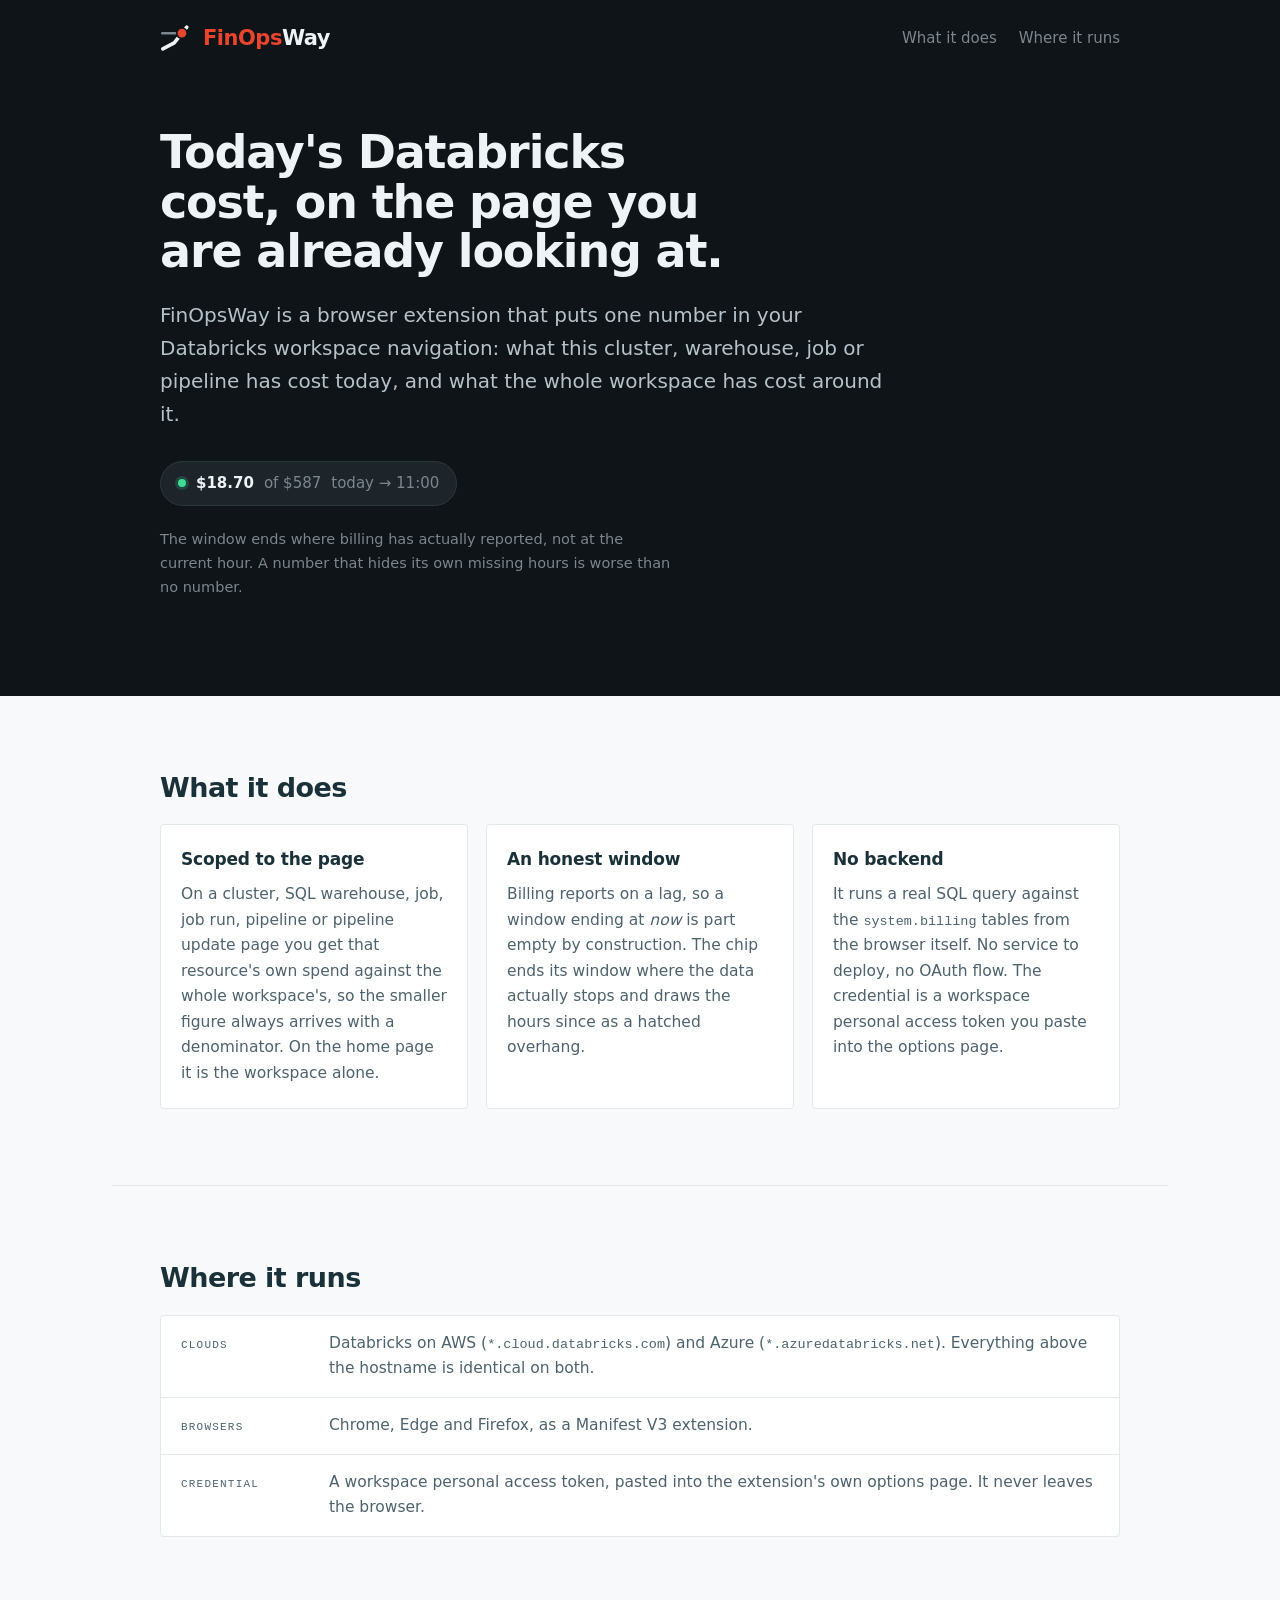
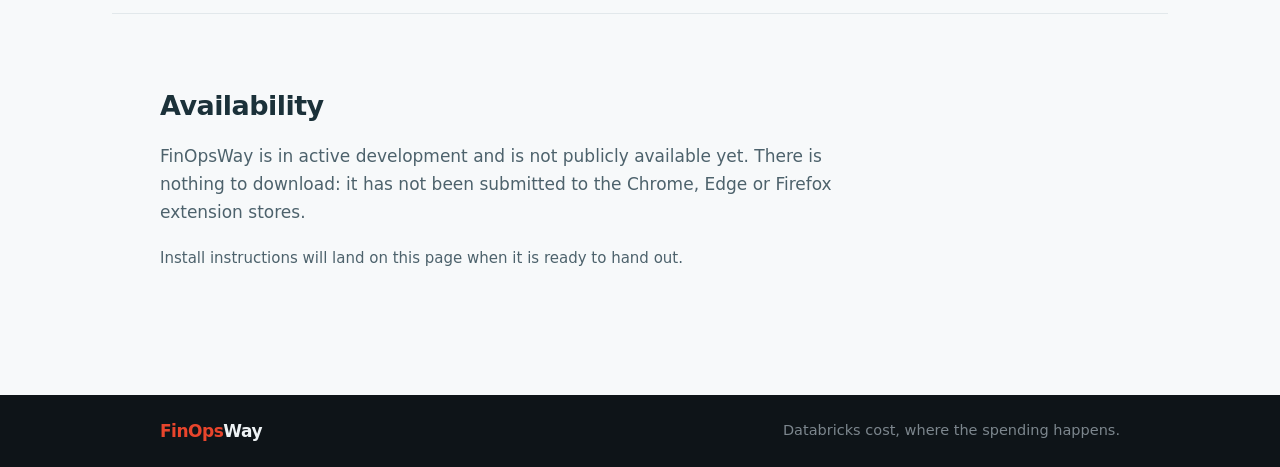
==== public/index.html @ f8b07305 "feat: add static site in public/ and a GitHub Pages deploy workflow The site is a single page descri" ====
<!DOCTYPE html>
<html lang="en">
  <head>
    <meta charset="utf-8" />
    <meta name="viewport" content="width=device-width, initial-scale=1" />
    <title>FinOpsWay - today's Databricks cost, in the workspace toolbar</title>
    <meta
      name="description"
      content="A browser extension that shows today's Databricks cost, scoped to the page you are on, in the workspace top navigation. No backend, no OAuth, nothing to deploy."
    />
    <!-- Relative, not root-absolute: this is a project page served from
         /finopsway/, so a leading slash would 404. -->
    <link rel="icon" href="./favicon.svg" type="image/svg+xml" />
    <link rel="stylesheet" href="./styles.css" />
  </head>
  <body>
    <a class="skip" href="#main">Skip to content</a>

    <header class="masthead">
      <div class="bar">
        <a class="lockup" href="./" aria-label="FinOpsWay home">
          <svg class="glyph" viewBox="0 0 32 32" aria-hidden="true">
            <path d="M2.2 11.2H21.95" stroke="#7c868d" stroke-width="2.4" stroke-linecap="round" fill="none" />
            <path
              d="M2.8 26.8L14.2 20.8L26.8 5.2"
              stroke="#eef3f5"
              stroke-width="3.6"
              stroke-linecap="round"
              stroke-linejoin="round"
              fill="none"
            />
            <circle cx="21.95" cy="11.2" r="6" fill="var(--ink)" />
            <circle cx="21.95" cy="11.2" r="4.35" fill="#e8452c" />
          </svg>
          <span class="wordmark"><span class="wm-red">FinOps</span><span class="wm-pale">Way</span></span>
        </a>
        <nav class="nav">
          <a href="#what">What it does</a>
          <a href="#where">Where it runs</a>
        </nav>
      </div>

      <div class="hero">
        <h1>Today's Databricks cost, on the page you are already looking at.</h1>
        <p class="standfirst">
          FinOpsWay is a browser extension that puts one number in your Databricks
          workspace navigation: what this cluster, warehouse, job or pipeline has
          cost today, and what the whole workspace has cost around it.
        </p>

        <!-- The chip as it actually renders, in the extension's own colours. -->
        <div class="chipdemo" role="img" aria-label="Toolbar chip reading: 18 dollars 70 of 587 dollars today, up to 11:00">
          <span class="chip">
            <span class="lamp"></span>
            <span class="amount">$18.70</span>
            <span class="denom">of $587</span>
            <span class="window">today &rarr; 11:00</span>
          </span>
        </div>
        <p class="caption">
          The window ends where billing has actually reported, not at the current
          hour. A number that hides its own missing hours is worse than no number.
        </p>
      </div>
    </header>

    <main id="main">
      <section class="section" id="what">
        <h2>What it does</h2>
        <div class="cards">
          <article class="card">
            <h3>Scoped to the page</h3>
            <p>
              On a cluster, SQL warehouse, job, job run, pipeline or pipeline
              update page you get that resource's own spend against the whole
              workspace's, so the smaller figure always arrives with a
              denominator. On the home page it is the workspace alone.
            </p>
          </article>
          <article class="card">
            <h3>An honest window</h3>
            <p>
              Billing reports on a lag, so a window ending at <em>now</em> is part
              empty by construction. The chip ends its window where the data
              actually stops and draws the hours since as a hatched overhang.
            </p>
          </article>
          <article class="card">
            <h3>No backend</h3>
            <p>
              It runs a real SQL query against the <code>system.billing</code>
              tables from the browser itself. No service to deploy, no OAuth flow.
              The credential is a workspace personal access token you paste into
              the options page.
            </p>
          </article>
        </div>
      </section>

      <section class="section" id="where">
        <h2>Where it runs</h2>
        <dl class="facts">
          <div class="fact">
            <dt>Clouds</dt>
            <dd>
              Databricks on AWS (<code>*.cloud.databricks.com</code>) and Azure
              (<code>*.azuredatabricks.net</code>). Everything above the hostname
              is identical on both.
            </dd>
          </div>
          <div class="fact">
            <dt>Browsers</dt>
            <dd>Chrome, Edge and Firefox, as a Manifest V3 extension.</dd>
          </div>
          <div class="fact">
            <dt>Credential</dt>
            <dd>
              A workspace personal access token, pasted into the extension's own
              options page. It never leaves the browser.
            </dd>
          </div>
        </dl>
      </section>

      <section class="section" id="availability">
        <h2>Availability</h2>
        <p class="lead">
          FinOpsWay is in active development and is not publicly available yet.
          There is nothing to download: it has not been submitted to the Chrome,
          Edge or Firefox extension stores.
        </p>
        <p class="note">
          Install instructions will land on this page when it is ready to hand
          out.
        </p>
      </section>
    </main>

    <footer class="footer">
      <div class="bar">
        <p>
          <span class="wordmark small"><span class="wm-red">FinOps</span><span class="wm-pale">Way</span></span>
        </p>
        <p class="colophon">Databricks cost, where the spending happens.</p>
      </div>
    </footer>
  </body>
</html>
---- public/styles.css ----
/* FinOpsWay site styles.
 *
 * Every colour here is one the extension already uses, so the site and the
 * product cannot drift: #0e1418 is the dark Databricks nav the chip sits in,
 * #eef3f5 the amount, #7c868d the muted ink, #3ddc97 the healthy lamp, and
 * #e8452c the brand red. Nothing was invented for the website. */

:root {
  --ink: #0e1418;
  --ink-lift: #1d252b;
  --pale: #eef3f5;
  --muted: #7c868d;
  --red: #e8452c;
  --mint: #3ddc97;

  --paper: #f7f9fa;
  --surface: #ffffff;
  --fg: #1b3139;
  --fg-soft: #4d626c;
  --border: #e2e8eb;

  --measure: 64ch;
  --pad: clamp(20px, 5vw, 48px);

  --sans: system-ui, -apple-system, "Segoe UI", Roboto, sans-serif;
  --mono: Consolas, "SF Mono", ui-monospace, "Cascadia Mono", monospace;
}

@media (prefers-color-scheme: dark) {
  :root {
    --paper: #12191d;
    --surface: #182227;
    --fg: #eef3f5;
    --fg-soft: #a8b8c0;
    --border: #26333a;
  }
}

* {
  box-sizing: border-box;
}

body {
  margin: 0;
  background: var(--paper);
  color: var(--fg);
  font-family: var(--sans);
  font-size: 17px;
  line-height: 1.65;
  -webkit-font-smoothing: antialiased;
}

p {
  margin: 0;
  max-width: var(--measure);
}

code {
  font-family: var(--mono);
  font-size: 0.87em;
}

a {
  color: var(--red);
}

a:focus-visible,
.skip:focus-visible {
  outline: 2px solid var(--red);
  outline-offset: 3px;
  border-radius: 2px;
}

/* Keyboard users get to the content without walking the nav. */
.skip {
  position: absolute;
  left: -9999px;
}
.skip:focus {
  left: 12px;
  top: 12px;
  z-index: 2;
  background: var(--pale);
  color: var(--ink);
  padding: 8px 14px;
  border-radius: 3px;
}

/* ---------- masthead ------------------------------------------------------ */
/* Flat, not a gradient: the header glyph knocks its ring out in var(--ink),
 * which only disappears if the background behind it is one colour. */
.masthead {
  background: var(--ink);
  color: var(--pale);
  padding: 0 var(--pad) clamp(56px, 9vw, 96px);
}

.bar {
  max-width: 960px;
  margin: 0 auto;
  display: flex;
  align-items: center;
  gap: 20px;
  flex-wrap: wrap;
  padding: 22px 0;
}

.lockup {
  display: flex;
  align-items: center;
  gap: 11px;
  text-decoration: none;
}

.glyph {
  width: 32px;
  height: 32px;
  flex: 0 0 auto;
}

.wordmark {
  font-size: 21px;
  font-weight: 800;
  letter-spacing: -0.5px;
  line-height: 1;
}
.wordmark.small {
  font-size: 17px;
}
.wm-red {
  color: var(--red);
}
.wm-pale {
  color: var(--pale);
}

.nav {
  margin-left: auto;
  display: flex;
  gap: 22px;
  font-size: 15px;
}
.nav a {
  color: var(--muted);
  text-decoration: none;
}
.nav a:hover {
  color: var(--pale);
}

.hero {
  max-width: 960px;
  margin: 0 auto;
  display: flex;
  flex-direction: column;
  gap: 22px;
  padding-top: clamp(28px, 5vw, 52px);
}

h1 {
  font-size: clamp(30px, 5.4vw, 46px);
  line-height: 1.08;
  letter-spacing: -0.025em;
  font-weight: 800;
  text-wrap: balance;
  margin: 0;
  max-width: 24ch;
}

.standfirst {
  font-size: clamp(17px, 2.2vw, 20px);
  color: #b6c2c9;
  max-width: 58ch;
}

/* ---------- the chip, as it renders in the product ----------------------- */
.chipdemo {
  padding-top: 8px;
}

.chip {
  display: inline-flex;
  align-items: center;
  gap: 10px;
  background: var(--ink-lift);
  border: 1px solid #2c363d;
  border-radius: 999px;
  padding: 9px 17px;
  font-size: 15px;
  font-variant-numeric: tabular-nums;
  max-width: 100%;
  flex-wrap: wrap;
}

.lamp {
  width: 8px;
  height: 8px;
  flex: 0 0 auto;
  border-radius: 50%;
  background: var(--mint);
  box-shadow: 0 0 0 3px rgba(61, 220, 151, 0.18);
}

.amount {
  color: var(--pale);
  font-weight: 700;
}
.denom,
.window {
  color: var(--muted);
}

.caption {
  font-size: 14.5px;
  color: var(--muted);
  max-width: 56ch;
}

/* ---------- sections ----------------------------------------------------- */
/* The +2*--pad keeps the CONTENT box at 960px, so section text lines up with
 * the masthead's .bar and .hero, which are 960px inside the masthead's own
 * horizontal padding. A flat max-width:960px here would inset them by --pad
 * relative to the header and read as a wobble down the left edge. */
.section {
  max-width: calc(960px + var(--pad) * 2);
  margin: 0 auto;
  padding: clamp(44px, 7vw, 76px) var(--pad);
  display: flex;
  flex-direction: column;
  gap: 20px;
  border-bottom: 1px solid var(--border);
}
.section:last-child {
  border-bottom: none;
}

h2 {
  font-size: clamp(22px, 3vw, 27px);
  letter-spacing: -0.02em;
  line-height: 1.2;
  font-weight: 700;
  margin: 0;
}

h3 {
  font-size: 17px;
  letter-spacing: -0.01em;
  font-weight: 700;
  margin: 0;
}

.lead {
  color: var(--fg-soft);
}

.note {
  font-size: 15px;
  color: var(--fg-soft);
}

.cards {
  display: grid;
  grid-template-columns: repeat(auto-fit, minmax(240px, 1fr));
  gap: 18px;
}

.card {
  background: var(--surface);
  border: 1px solid var(--border);
  border-radius: 4px;
  padding: 20px 20px 22px;
  display: flex;
  flex-direction: column;
  gap: 9px;
}
.card p {
  font-size: 15.5px;
  color: var(--fg-soft);
  max-width: none;
}

/* ---------- facts ------------------------------------------------------- */
.facts {
  margin: 0;
  display: flex;
  flex-direction: column;
  gap: 1px;
  background: var(--border);
  border: 1px solid var(--border);
  border-radius: 4px;
  overflow: hidden;
}

.fact {
  background: var(--surface);
  padding: 15px 20px;
  display: grid;
  grid-template-columns: 130px 1fr;
  gap: 18px;
  align-items: baseline;
}

/* --fg-soft, not --muted: #7c868d is 4.81:1 on the dark masthead but only
 * 3.75:1 on a white card, which fails AA for 11px text. --fg-soft is 6.31:1
 * light and 7.97:1 dark. */
.fact dt {
  font-family: var(--mono);
  font-size: 11px;
  letter-spacing: 0.11em;
  text-transform: uppercase;
  color: var(--fg-soft);
}

.fact dd {
  margin: 0;
  font-size: 15.5px;
  color: var(--fg-soft);
}

/* ---------- footer ------------------------------------------------------ */
.footer {
  background: var(--ink);
  color: var(--muted);
  padding: 0 var(--pad);
  margin-top: clamp(24px, 5vw, 48px);
}
/* margin-left:auto, not a `.footer p` rule: a `.footer p { margin: 0 }` would
 * out-specify a single-class .colophon and silently undo it. The global
 * `p { margin: 0 }` already covers the reset. */
.colophon {
  margin-left: auto;
  font-size: 14.5px;
  color: var(--muted);
}

@media (max-width: 560px) {
  .fact {
    grid-template-columns: 1fr;
    gap: 4px;
  }
}
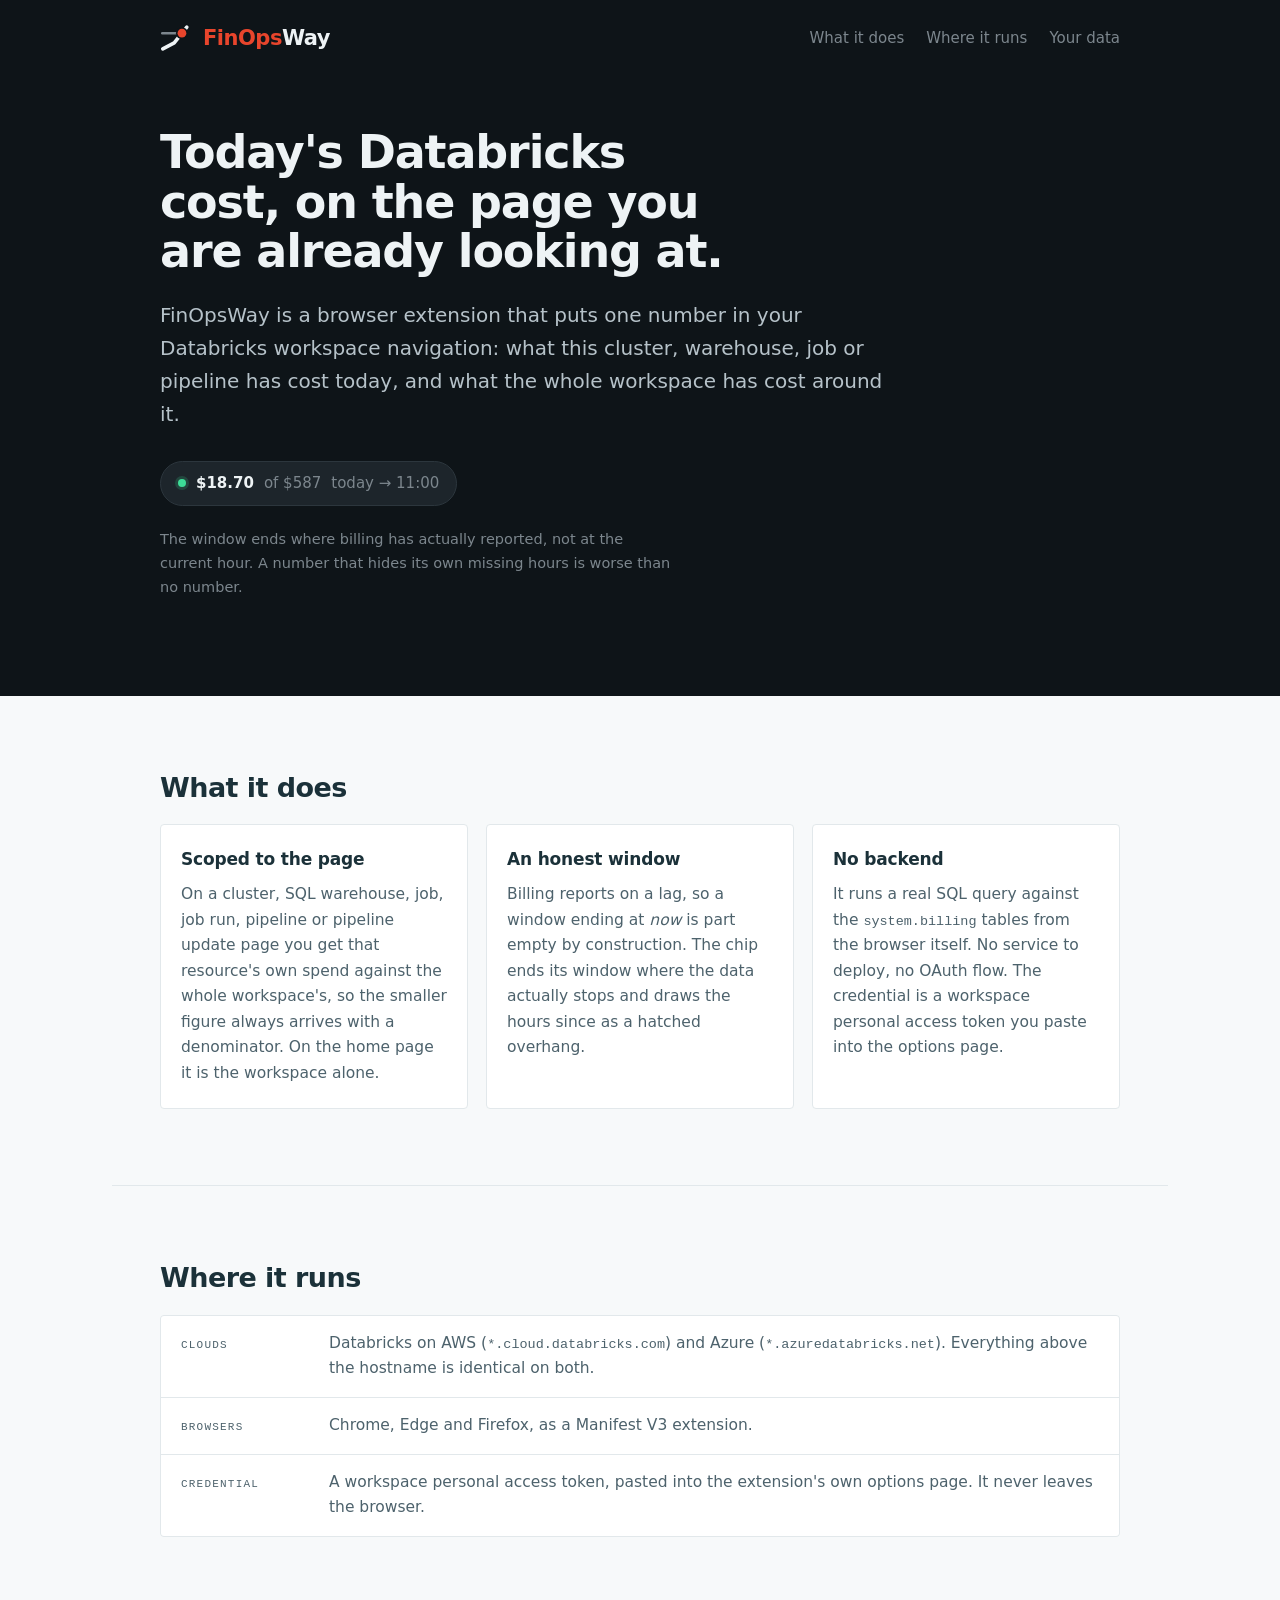
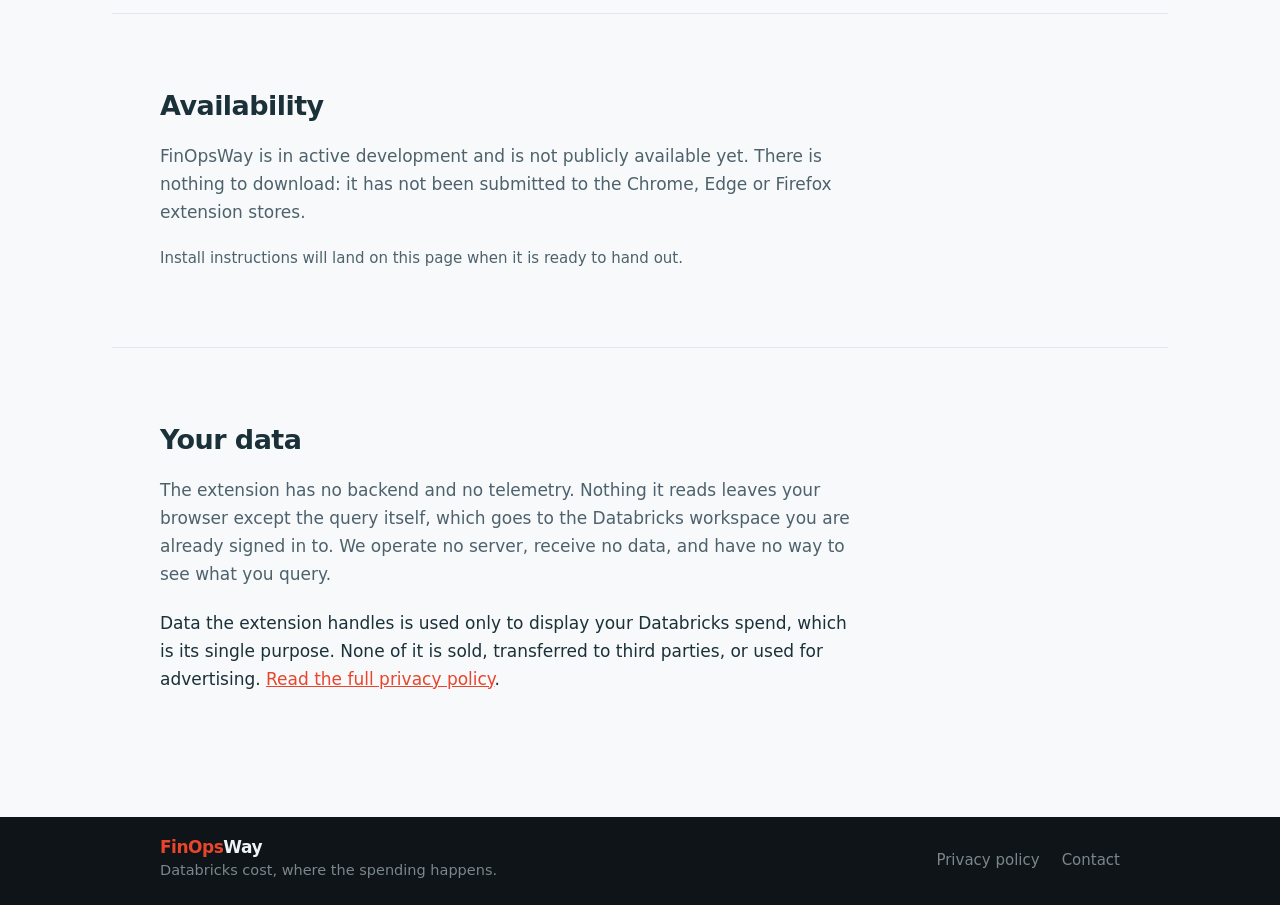
==== commit 94daa9ab: "feat: publish the privacy policy and the custom domain CNAME The stores need a privacy policy at a p" ====
--- a/public/index.html
+++ b/public/index.html
@@ -37,6 +37,7 @@
         <nav class="nav">
           <a href="#what">What it does</a>
           <a href="#where">Where it runs</a>
+          <a href="#privacy">Your data</a>
         </nav>
       </div>
 
@@ -134,14 +135,34 @@
           out.
         </p>
       </section>
+
+      <section class="section" id="privacy">
+        <h2>Your data</h2>
+        <p class="lead">
+          The extension has no backend and no telemetry. Nothing it reads leaves
+          your browser except the query itself, which goes to the Databricks
+          workspace you are already signed in to. We operate no server, receive
+          no data, and have no way to see what you query.
+        </p>
+        <p>
+          Data the extension handles is used only to display your Databricks
+          spend, which is its single purpose. None of it is sold, transferred to
+          third parties, or used for advertising.
+          <a href="./privacy/">Read the full privacy policy</a>.
+        </p>
+      </section>
     </main>
 
     <footer class="footer">
       <div class="bar">
-        <p>
+        <div class="footer-id">
           <span class="wordmark small"><span class="wm-red">FinOps</span><span class="wm-pale">Way</span></span>
-        </p>
-        <p class="colophon">Databricks cost, where the spending happens.</p>
+          <p class="colophon">Databricks cost, where the spending happens.</p>
+        </div>
+        <nav class="nav">
+          <a href="./privacy/">Privacy policy</a>
+          <a href="mailto:mail@finopsway.com">Contact</a>
+        </nav>
       </div>
     </footer>
   </body>
--- a/public/styles.css
+++ b/public/styles.css
@@ -317,6 +317,53 @@
   color: var(--fg-soft);
 }
 
+/* ---------- prose (the privacy policy) ---------------------------------- */
+/* Used as `class="section prose"`, so it inherits the section's centred
+ * measure and flex-column gap. It must undo the section's rule: .prose is
+ * declared after .section at equal specificity, so it wins. */
+.prose {
+  border-bottom: none;
+}
+
+.prose-title {
+  font-size: clamp(28px, 4.4vw, 38px);
+  line-height: 1.1;
+  letter-spacing: -0.025em;
+  font-weight: 800;
+  margin: 0;
+}
+
+.prose-meta {
+  color: var(--fg-soft);
+  font-size: 15.5px;
+}
+
+/* Extra air above a heading than the section's flex gap alone gives, so the
+ * policy reads as sections rather than one undifferentiated column. */
+.prose h2 {
+  margin-top: 18px;
+}
+
+.prose ul {
+  margin: 0;
+  padding-left: 22px;
+  max-width: var(--measure);
+  display: flex;
+  flex-direction: column;
+  gap: 8px;
+}
+
+.prose code {
+  background: color-mix(in srgb, var(--fg) 7%, transparent);
+  border-radius: 3px;
+  padding: 1px 5px;
+}
+
+/* No hero underneath, so the masthead does not need the hero's bottom room. */
+.masthead.is-compact {
+  padding-bottom: 0;
+}
+
 /* ---------- footer ------------------------------------------------------ */
 .footer {
   background: var(--ink);
@@ -324,11 +371,15 @@
   padding: 0 var(--pad);
   margin-top: clamp(24px, 5vw, 48px);
 }
-/* margin-left:auto, not a `.footer p` rule: a `.footer p { margin: 0 }` would
- * out-specify a single-class .colophon and silently undo it. The global
- * `p { margin: 0 }` already covers the reset. */
+.footer-id {
+  display: flex;
+  flex-direction: column;
+  gap: 3px;
+}
+
+/* No margin-left:auto here - .nav already claims the free space, and two
+ * competing autos would split it and pull the tagline off the wordmark. */
 .colophon {
-  margin-left: auto;
   font-size: 14.5px;
   color: var(--muted);
 }
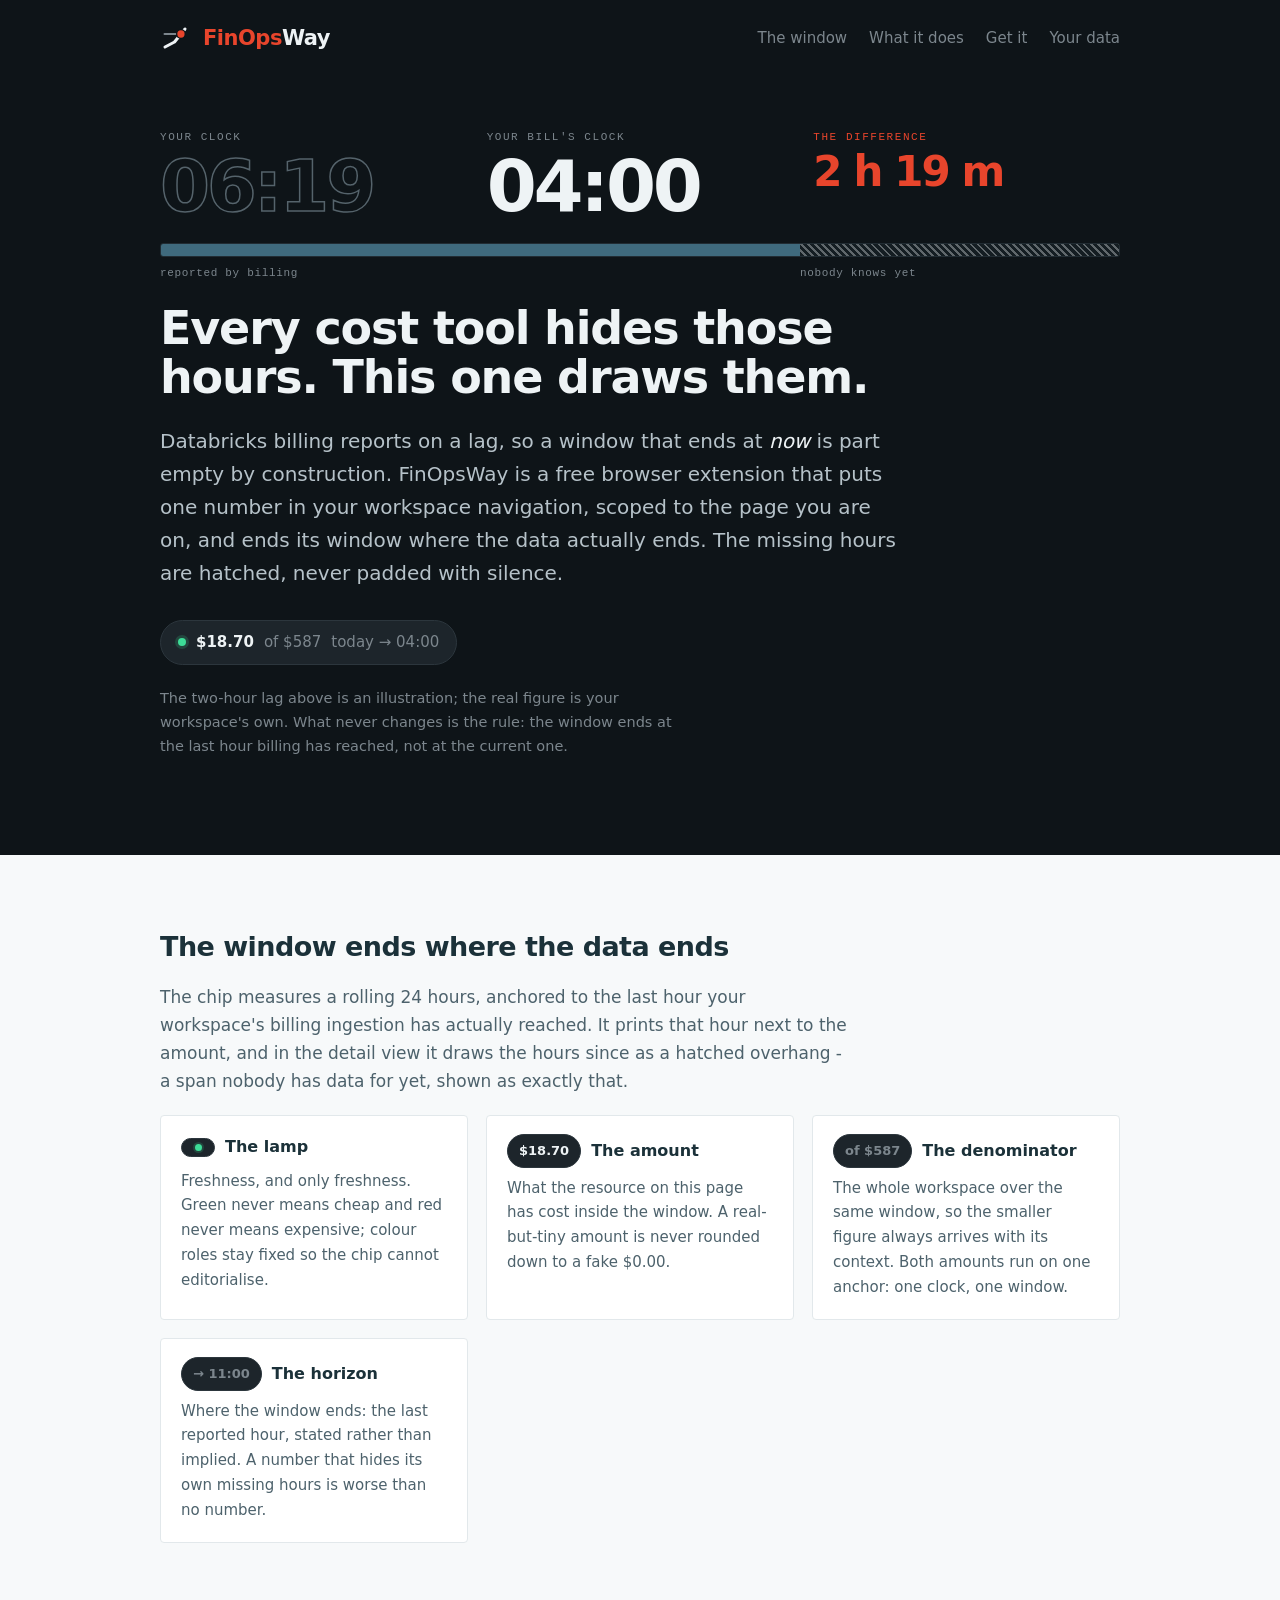
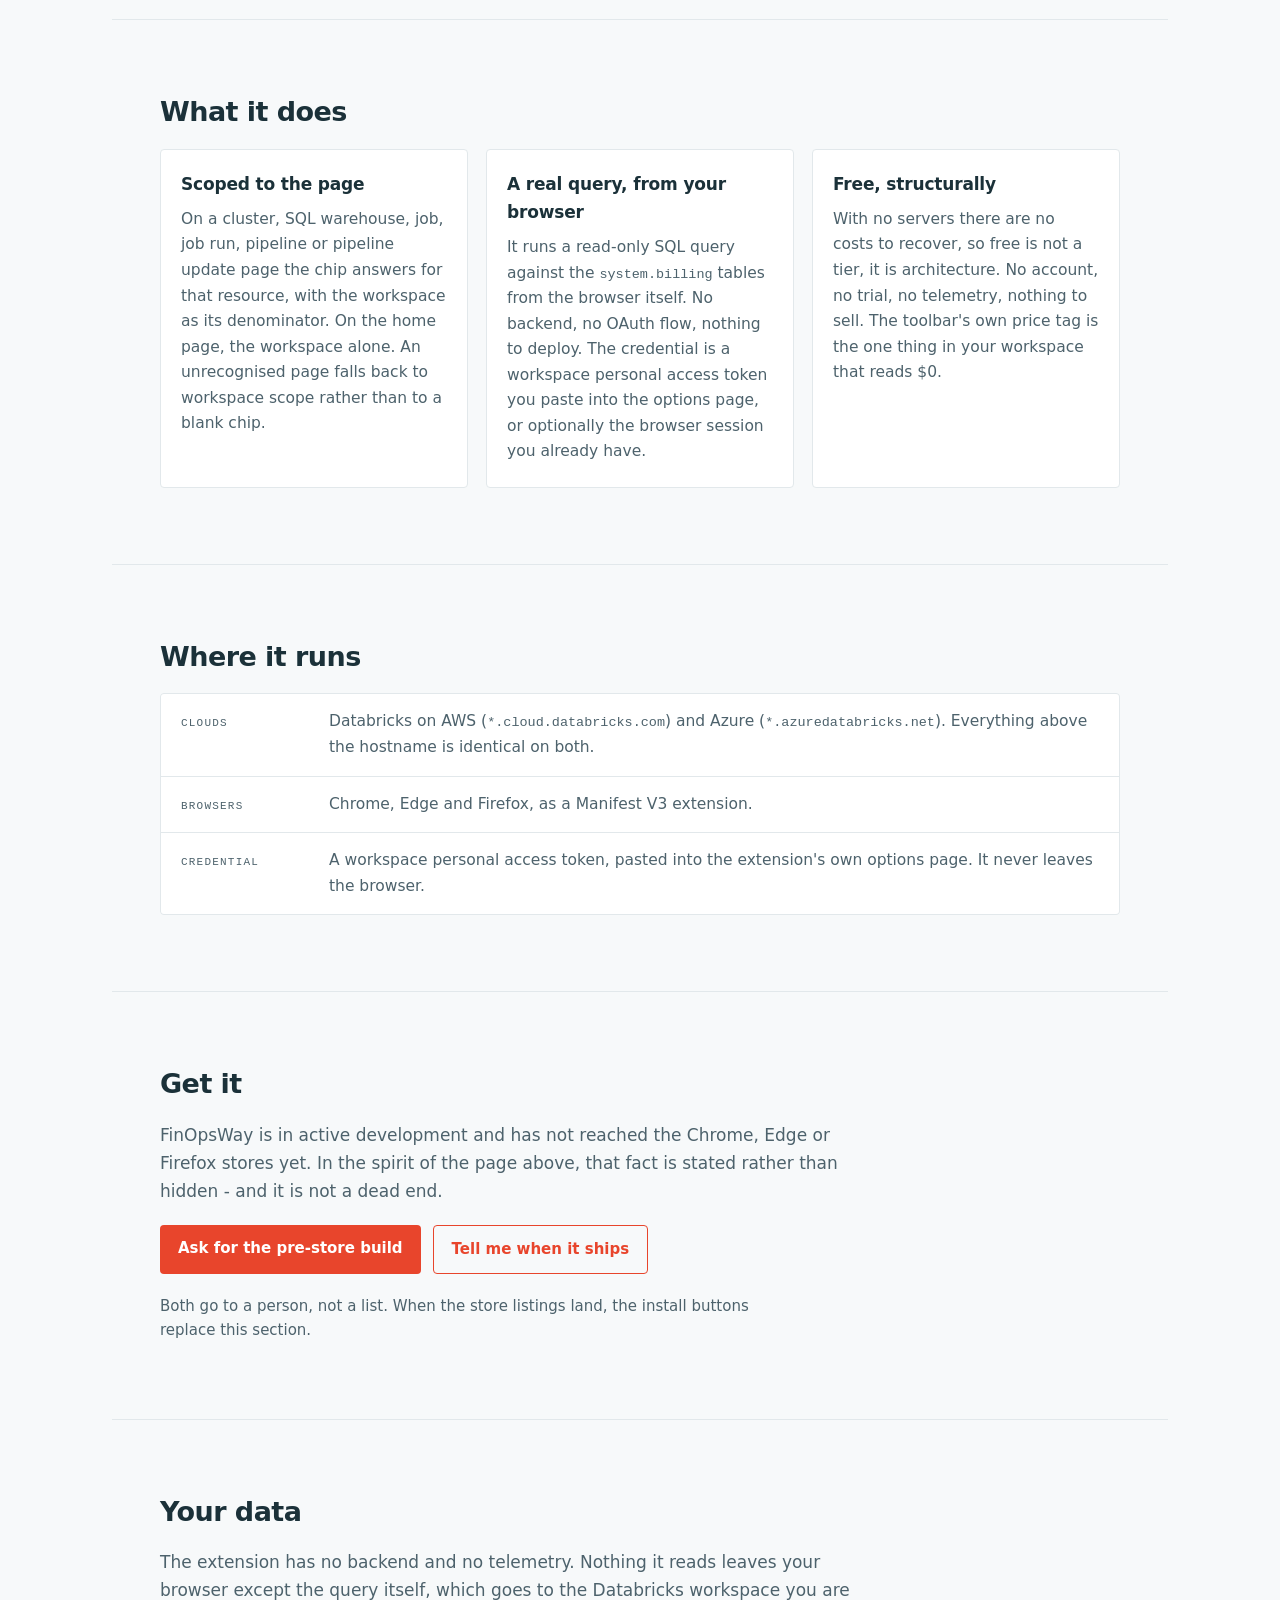
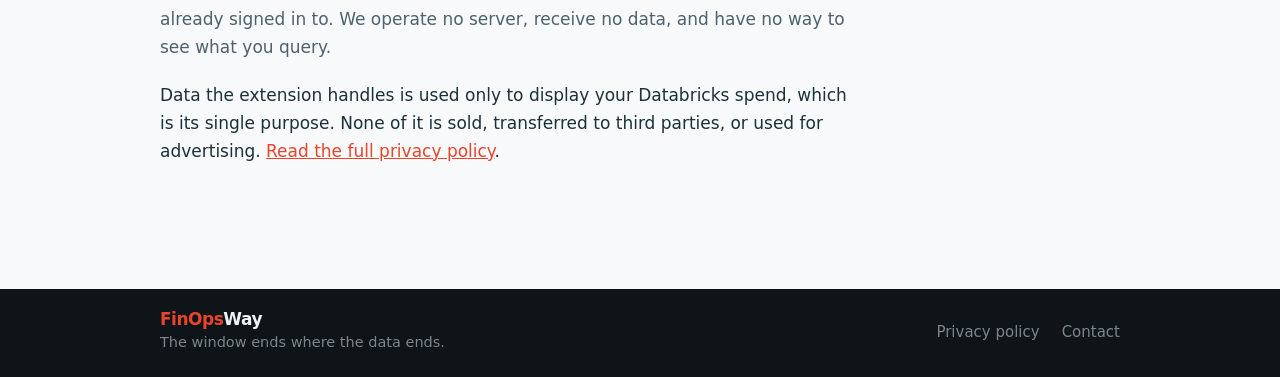
==== commit 4ca6a102: "feat: update index and privacy pages with improved content and styling" ====
--- a/public/index.html
+++ b/public/index.html
@@ -3,10 +3,10 @@
   <head>
     <meta charset="utf-8" />
     <meta name="viewport" content="width=device-width, initial-scale=1" />
-    <title>FinOpsWay - today's Databricks cost, in the workspace toolbar</title>
+    <title>FinOpsWay - Databricks cost, with the lag drawn in</title>
     <meta
       name="description"
-      content="A browser extension that shows today's Databricks cost, scoped to the page you are on, in the workspace top navigation. No backend, no OAuth, nothing to deploy."
+      content="A free browser extension that puts Databricks cost in the workspace top navigation, scoped to the page you are on. Billing reports on a lag; FinOpsWay ends its window where the data actually ends and draws the missing hours as missing."
     />
     <!-- Relative, not root-absolute: this is a project page served from
          /finopsway/, so a leading slash would 404. -->
@@ -19,34 +19,72 @@
     <header class="masthead">
       <div class="bar">
         <a class="lockup" href="./" aria-label="FinOpsWay home">
+          <!-- The Threshold mark, same geometry as the extension's icon
+               (src/mark.js in the extension repo), scaled from its 128 grid to
+               32. The ring knocks its gap out in var(--ink), which only
+               disappears because the masthead behind it is one flat colour. -->
           <svg class="glyph" viewBox="0 0 32 32" aria-hidden="true">
-            <path d="M2.2 11.2H21.95" stroke="#7c868d" stroke-width="2.4" stroke-linecap="round" fill="none" />
+            <path d="M4.5 12H20.96" stroke="#7c868d" stroke-width="2" stroke-linecap="round" fill="none" />
             <path
-              d="M2.8 26.8L14.2 20.8L26.8 5.2"
+              d="M5 25L14.5 20L25 7"
               stroke="#eef3f5"
-              stroke-width="3.6"
+              stroke-width="3"
               stroke-linecap="round"
               stroke-linejoin="round"
               fill="none"
             />
-            <circle cx="21.95" cy="11.2" r="6" fill="var(--ink)" />
-            <circle cx="21.95" cy="11.2" r="4.35" fill="#e8452c" />
+            <circle cx="20.96" cy="12" r="5" fill="var(--ink)" />
+            <circle cx="20.96" cy="12" r="3.63" fill="#e8452c" />
           </svg>
           <span class="wordmark"><span class="wm-red">FinOps</span><span class="wm-pale">Way</span></span>
         </a>
         <nav class="nav">
+          <a href="#principle">The window</a>
           <a href="#what">What it does</a>
-          <a href="#where">Where it runs</a>
+          <a href="#get">Get it</a>
           <a href="#privacy">Your data</a>
         </nav>
       </div>
 
       <div class="hero">
-        <h1>Today's Databricks cost, on the page you are already looking at.</h1>
+        <!-- The clocks come before the headline on purpose: the gap is the
+             argument, and the visitor should meet it before any product claim.
+             The static times below are a fallback; script replaces them with
+             the visitor's real clock and an illustrative two-hour lag. -->
+        <div class="clocks">
+          <div class="clk clk-now">
+            <span class="clk-label">Your clock</span>
+            <span class="clk-time" id="clk-now">13:42</span>
+          </div>
+          <div class="clk clk-known">
+            <span class="clk-label">Your bill's clock</span>
+            <span class="clk-time" id="clk-known">11:00</span>
+          </div>
+          <div class="clk clk-gap">
+            <span class="clk-label">The difference</span>
+            <span class="clk-time" id="clk-gap">2 h 42 m</span>
+          </div>
+        </div>
+
+        <div class="timeline" role="img" aria-label="A timeline of the last day: most of it reported by billing, the last couple of hours hatched because nobody has data for them yet">
+          <div class="timebar">
+            <span class="timebar-known"></span>
+            <span class="timebar-gap"></span>
+          </div>
+          <div class="timelabels">
+            <span class="timelabels-known">reported by billing</span>
+            <span class="timelabels-gap">nobody knows yet</span>
+          </div>
+        </div>
+
+        <h1>Every cost tool hides those hours. This one draws them.</h1>
         <p class="standfirst">
-          FinOpsWay is a browser extension that puts one number in your Databricks
-          workspace navigation: what this cluster, warehouse, job or pipeline has
-          cost today, and what the whole workspace has cost around it.
+          Databricks billing reports on a lag, so a window that ends at
+          <em>now</em> is part empty by construction. FinOpsWay is a free
+          browser extension that puts one number in your workspace navigation,
+          scoped to the page you are on, and ends its window where the data
+          actually ends. The missing hours are hatched, never padded with
+          silence.
         </p>
 
         <!-- The chip as it actually renders, in the extension's own colours. -->
@@ -55,17 +93,62 @@
             <span class="lamp"></span>
             <span class="amount">$18.70</span>
             <span class="denom">of $587</span>
-            <span class="window">today &rarr; 11:00</span>
+            <span class="window">today &rarr; <span id="chip-known">11:00</span></span>
           </span>
         </div>
         <p class="caption">
-          The window ends where billing has actually reported, not at the current
-          hour. A number that hides its own missing hours is worse than no number.
+          The two-hour lag above is an illustration; the real figure is your
+          workspace's own. What never changes is the rule: the window ends at
+          the last hour billing has reached, not at the current one.
         </p>
       </div>
     </header>
 
     <main id="main">
+      <section class="section" id="principle">
+        <h2>The window ends where the data ends</h2>
+        <p class="lead">
+          The chip measures a rolling 24 hours, anchored to the last hour your
+          workspace's billing ingestion has actually reached. It prints that
+          hour next to the amount, and in the detail view it draws the hours
+          since as a hatched overhang - a span nobody has data for yet, shown
+          as exactly that.
+        </p>
+        <dl class="anatomy">
+          <div class="part">
+            <dt><span class="chipbit"><span class="lamp small"></span></span> The lamp</dt>
+            <dd>
+              Freshness, and only freshness. Green never means cheap and red
+              never means expensive; colour roles stay fixed so the chip cannot
+              editorialise.
+            </dd>
+          </div>
+          <div class="part">
+            <dt><span class="chipbit"><span class="bit-amount">$18.70</span></span> The amount</dt>
+            <dd>
+              What the resource on this page has cost inside the window. A
+              real-but-tiny amount is never rounded down to a fake $0.00.
+            </dd>
+          </div>
+          <div class="part">
+            <dt><span class="chipbit"><span class="bit-denom">of $587</span></span> The denominator</dt>
+            <dd>
+              The whole workspace over the same window, so the smaller figure
+              always arrives with its context. Both amounts run on one anchor:
+              one clock, one window.
+            </dd>
+          </div>
+          <div class="part">
+            <dt><span class="chipbit"><span class="bit-window">&rarr; 11:00</span></span> The horizon</dt>
+            <dd>
+              Where the window ends: the last reported hour, stated rather than
+              implied. A number that hides its own missing hours is worse than
+              no number.
+            </dd>
+          </div>
+        </dl>
+      </section>
+
       <section class="section" id="what">
         <h2>What it does</h2>
         <div class="cards">
@@ -73,26 +156,29 @@
             <h3>Scoped to the page</h3>
             <p>
               On a cluster, SQL warehouse, job, job run, pipeline or pipeline
-              update page you get that resource's own spend against the whole
-              workspace's, so the smaller figure always arrives with a
-              denominator. On the home page it is the workspace alone.
+              update page the chip answers for that resource, with the
+              workspace as its denominator. On the home page, the workspace
+              alone. An unrecognised page falls back to workspace scope rather
+              than to a blank chip.
             </p>
           </article>
           <article class="card">
-            <h3>An honest window</h3>
+            <h3>A real query, from your browser</h3>
             <p>
-              Billing reports on a lag, so a window ending at <em>now</em> is part
-              empty by construction. The chip ends its window where the data
-              actually stops and draws the hours since as a hatched overhang.
+              It runs a read-only SQL query against the
+              <code>system.billing</code> tables from the browser itself. No
+              backend, no OAuth flow, nothing to deploy. The credential is a
+              workspace personal access token you paste into the options page,
+              or optionally the browser session you already have.
             </p>
           </article>
           <article class="card">
-            <h3>No backend</h3>
+            <h3>Free, structurally</h3>
             <p>
-              It runs a real SQL query against the <code>system.billing</code>
-              tables from the browser itself. No service to deploy, no OAuth flow.
-              The credential is a workspace personal access token you paste into
-              the options page.
+              With no servers there are no costs to recover, so free is not a
+              tier, it is architecture. No account, no trial, no telemetry,
+              nothing to sell. The toolbar's own price tag is the one thing in
+              your workspace that reads $0.
             </p>
           </article>
         </div>
@@ -123,16 +209,28 @@
         </dl>
       </section>
 
-      <section class="section" id="availability">
-        <h2>Availability</h2>
+      <section class="section" id="get">
+        <h2>Get it</h2>
         <p class="lead">
-          FinOpsWay is in active development and is not publicly available yet.
-          There is nothing to download: it has not been submitted to the Chrome,
-          Edge or Firefox extension stores.
-        </p>
+          FinOpsWay is in active development and has not reached the Chrome,
+          Edge or Firefox stores yet. In the spirit of the page above, that
+          fact is stated rather than hidden - and it is not a dead end.
+        </p>
+        <div class="getrow">
+          <a
+            class="cta"
+            href="mailto:mail@finopsway.com?subject=FinOpsWay%20pre-store%20build"
+            >Ask for the pre-store build</a
+          >
+          <a
+            class="cta ghost"
+            href="mailto:mail@finopsway.com?subject=Tell%20me%20when%20FinOpsWay%20ships"
+            >Tell me when it ships</a
+          >
+        </div>
         <p class="note">
-          Install instructions will land on this page when it is ready to hand
-          out.
+          Both go to a person, not a list. When the store listings land, the
+          install buttons replace this section.
         </p>
       </section>
 
@@ -157,7 +255,7 @@
       <div class="bar">
         <div class="footer-id">
           <span class="wordmark small"><span class="wm-red">FinOps</span><span class="wm-pale">Way</span></span>
-          <p class="colophon">Databricks cost, where the spending happens.</p>
+          <p class="colophon">The window ends where the data ends.</p>
         </div>
         <nav class="nav">
           <a href="./privacy/">Privacy policy</a>
@@ -165,5 +263,46 @@
         </nav>
       </div>
     </footer>
+
+    <script>
+      // The two clocks. "Your clock" is the visitor's real time; "your bill's
+      // clock" trails it by an illustrative two hours, floored to the hour the
+      // way an ingestion horizon lands on hour boundaries. The static HTML
+      // times are the no-JS fallback and the caption's disclaimer covers both.
+      (function () {
+        var nowEl = document.getElementById("clk-now");
+        var knownEl = document.getElementById("clk-known");
+        var gapEl = document.getElementById("clk-gap");
+        var chipEl = document.getElementById("chip-known");
+        if (!nowEl || !knownEl || !gapEl) return;
+
+        // 24-hour, zero-padded: the format the chip itself prints ("-> 11:00"),
+        // so the site's clocks and the product's horizon read as one voice.
+        function fmt(d) {
+          var pad = function (n) {
+            return ("0" + n).slice(-2);
+          };
+          return pad(d.getHours()) + ":" + pad(d.getMinutes());
+        }
+
+        function tick() {
+          var now = new Date();
+          var known = new Date(now.getTime());
+          known.setMinutes(0, 0, 0);
+          known.setHours(known.getHours() - 2);
+
+          var mins = Math.round((now.getTime() - known.getTime()) / 60000);
+          var text = Math.floor(mins / 60) + " h " + ("0" + (mins % 60)).slice(-2) + " m";
+
+          nowEl.textContent = fmt(now);
+          knownEl.textContent = fmt(known);
+          gapEl.textContent = text;
+          if (chipEl) chipEl.textContent = fmt(known);
+        }
+
+        tick();
+        setInterval(tick, 30000);
+      })();
+    </script>
   </body>
 </html>
--- a/public/styles.css
+++ b/public/styles.css
@@ -3,7 +3,9 @@
  * Every colour here is one the extension already uses, so the site and the
  * product cannot drift: #0e1418 is the dark Databricks nav the chip sits in,
  * #eef3f5 the amount, #7c868d the muted ink, #3ddc97 the healthy lamp, and
- * #e8452c the brand red. Nothing was invented for the website. */
+ * #e8452c the brand red. The one addition is #3f6a7d for the timeline's
+ * reported span - deliberately not a lamp colour, because the lamp colours are
+ * status and the timeline is not reporting a status. */
 
 :root {
   --ink: #0e1418;
@@ -12,6 +14,7 @@
   --muted: #7c868d;
   --red: #e8452c;
   --mint: #3ddc97;
+  --span: #3f6a7d;
 
   --paper: #f7f9fa;
   --surface: #ffffff;
@@ -137,7 +140,8 @@
 .nav {
   margin-left: auto;
   display: flex;
-  gap: 22px;
+  flex-wrap: wrap;
+  gap: 8px 22px;
   font-size: 15px;
 }
 .nav a {
@@ -171,6 +175,122 @@
   font-size: clamp(17px, 2.2vw, 20px);
   color: #b6c2c9;
   max-width: 58ch;
+}
+.standfirst em {
+  color: var(--pale);
+  font-style: italic;
+}
+
+/* ---------- the two clocks ------------------------------------------------ */
+/* The gap is the argument, so the clocks render before the headline. "Your
+ * clock" is deliberately hollow - the present is the part with no data in it
+ * yet - and the stroke fallback keeps it legible where text-stroke is not
+ * supported.
+ *
+ * The composition is the store promo tile's: three equal columns over one
+ * bar, with the hatch starting at the third column (see .timebar-known and
+ * .timelabels-known - the fractions must agree), so the difference clock
+ * sits exactly over the hours nobody has data for. */
+.clocks {
+  display: grid;
+  grid-template-columns: repeat(3, 1fr);
+  align-items: start;
+  gap: 20px;
+}
+
+.clk {
+  display: flex;
+  flex-direction: column;
+  gap: 6px;
+}
+
+.clk-label {
+  font-family: var(--mono);
+  font-size: 11px;
+  letter-spacing: 0.14em;
+  text-transform: uppercase;
+  color: var(--muted);
+}
+
+.clk-time {
+  font-size: clamp(40px, 8vw, 72px);
+  font-weight: 800;
+  letter-spacing: -0.045em;
+  line-height: 0.95;
+  font-variant-numeric: tabular-nums;
+  white-space: nowrap;
+}
+
+.clk-now .clk-time {
+  color: #55636b;
+}
+@supports (-webkit-text-stroke: 1px black) {
+  .clk-now .clk-time {
+    color: transparent;
+    -webkit-text-stroke: 1.5px #55636b;
+  }
+}
+
+.clk-known .clk-time {
+  color: var(--pale);
+}
+
+.clk-gap .clk-label {
+  color: var(--red);
+}
+.clk-gap .clk-time {
+  color: var(--red);
+  font-size: clamp(26px, 4.6vw, 42px);
+}
+
+/* ---------- the timeline -------------------------------------------------- */
+/* One bar, two textures: solid for the hours billing has reported, hatched
+ * for the hours since. The hatch is the extension's own overhang idiom. */
+/* Full hero width, not a capped one: the clocks grid above shares the 78%
+ * split, and the two only line up if they are the same width. */
+.timeline {
+  display: flex;
+  flex-direction: column;
+  gap: 7px;
+}
+
+.timebar {
+  display: flex;
+  height: 14px;
+  border-radius: 3px;
+  overflow: hidden;
+  border: 1px solid #212c33;
+}
+
+.timebar-known {
+  /* Two clock columns of the three above, so the hatch starts under the
+   * difference clock. The gap between columns keeps this exact enough. */
+  flex: 0 0 66.666%;
+  background: var(--span);
+}
+
+.timebar-gap {
+  flex: 1;
+  background-color: #141d22;
+  background-image: repeating-linear-gradient(
+    45deg,
+    transparent 0 3px,
+    rgba(238, 243, 245, 0.35) 3px 5px
+  );
+}
+
+.timelabels {
+  display: flex;
+  font-family: var(--mono);
+  font-size: 11px;
+  letter-spacing: 0.06em;
+  color: var(--muted);
+}
+.timelabels-known {
+  flex: 0 0 66.666%;
+}
+.timelabels-gap {
+  white-space: nowrap;
 }
 
 /* ---------- the chip, as it renders in the product ----------------------- */
@@ -200,6 +320,11 @@
   background: var(--mint);
   box-shadow: 0 0 0 3px rgba(61, 220, 151, 0.18);
 }
+.lamp.small {
+  width: 7px;
+  height: 7px;
+  box-shadow: 0 0 0 2px rgba(61, 220, 151, 0.18);
+}
 
 .amount {
   color: var(--pale);
@@ -279,6 +404,67 @@
   max-width: none;
 }
 
+/* ---------- chip anatomy -------------------------------------------------- */
+/* Each term opens with the fragment of the chip it names, rendered in the
+ * chip's own colours. The pills are literal product colours on both themes,
+ * because they depict the product rather than the page. */
+/* minmax(300px), not the cards' 240px: four parts at 240 break 3+1 inside the
+ * 960px measure and orphan the horizon on its own row; 300 makes it a 2x2. */
+.anatomy {
+  margin: 0;
+  display: grid;
+  grid-template-columns: repeat(auto-fit, minmax(300px, 1fr));
+  gap: 18px;
+}
+
+.part {
+  background: var(--surface);
+  border: 1px solid var(--border);
+  border-radius: 4px;
+  padding: 18px 20px 20px;
+  display: flex;
+  flex-direction: column;
+  gap: 8px;
+}
+
+.part dt {
+  display: flex;
+  align-items: center;
+  gap: 10px;
+  font-weight: 700;
+  font-size: 16px;
+}
+
+.part dd {
+  margin: 0;
+  font-size: 15px;
+  color: var(--fg-soft);
+}
+
+.chipbit {
+  display: inline-flex;
+  align-items: center;
+  justify-content: center;
+  gap: 6px;
+  background: var(--ink-lift);
+  border: 1px solid #2c363d;
+  border-radius: 999px;
+  padding: 5px 11px;
+  min-width: 34px;
+  font-size: 13px;
+  font-variant-numeric: tabular-nums;
+  flex: 0 0 auto;
+}
+
+.bit-amount {
+  color: var(--pale);
+  font-weight: 700;
+}
+.bit-denom,
+.bit-window {
+  color: var(--muted);
+}
+
 /* ---------- facts ------------------------------------------------------- */
 .facts {
   margin: 0;
@@ -317,6 +503,37 @@
   color: var(--fg-soft);
 }
 
+/* ---------- get it -------------------------------------------------------- */
+.getrow {
+  display: flex;
+  gap: 12px;
+  flex-wrap: wrap;
+}
+
+.cta {
+  display: inline-block;
+  background: var(--red);
+  color: #ffffff;
+  text-decoration: none;
+  font-weight: 600;
+  font-size: 15px;
+  padding: 11px 18px;
+  border-radius: 4px;
+}
+.cta:hover {
+  filter: brightness(1.08);
+}
+
+.cta.ghost {
+  background: transparent;
+  color: var(--red);
+  border: 1px solid var(--red);
+}
+.cta.ghost:hover {
+  filter: none;
+  background: color-mix(in srgb, var(--red) 8%, transparent);
+}
+
 /* ---------- prose (the privacy policy) ---------------------------------- */
 /* Used as `class="section prose"`, so it inherits the section's centred
  * measure and flex-column gap. It must undo the section's rule: .prose is
@@ -384,9 +601,29 @@
   color: var(--muted);
 }
 
+/* Below this a third of the row cannot hold a clock; the grid gives way to a
+ * plain wrapping row and the exact hatch alignment with it. */
+@media (max-width: 720px) {
+  .clocks {
+    display: flex;
+    flex-wrap: wrap;
+    align-items: baseline;
+    gap: 18px 40px;
+  }
+}
+
 @media (max-width: 560px) {
   .fact {
     grid-template-columns: 1fr;
     gap: 4px;
   }
-}
+  /* The 78% basis plus a nowrap label overflows a phone; let the reported
+   * label shrink and the hatched label wrap instead. */
+  .timelabels-known {
+    flex: 1 1 auto;
+  }
+  .timelabels-gap {
+    white-space: normal;
+    text-align: right;
+  }
+}
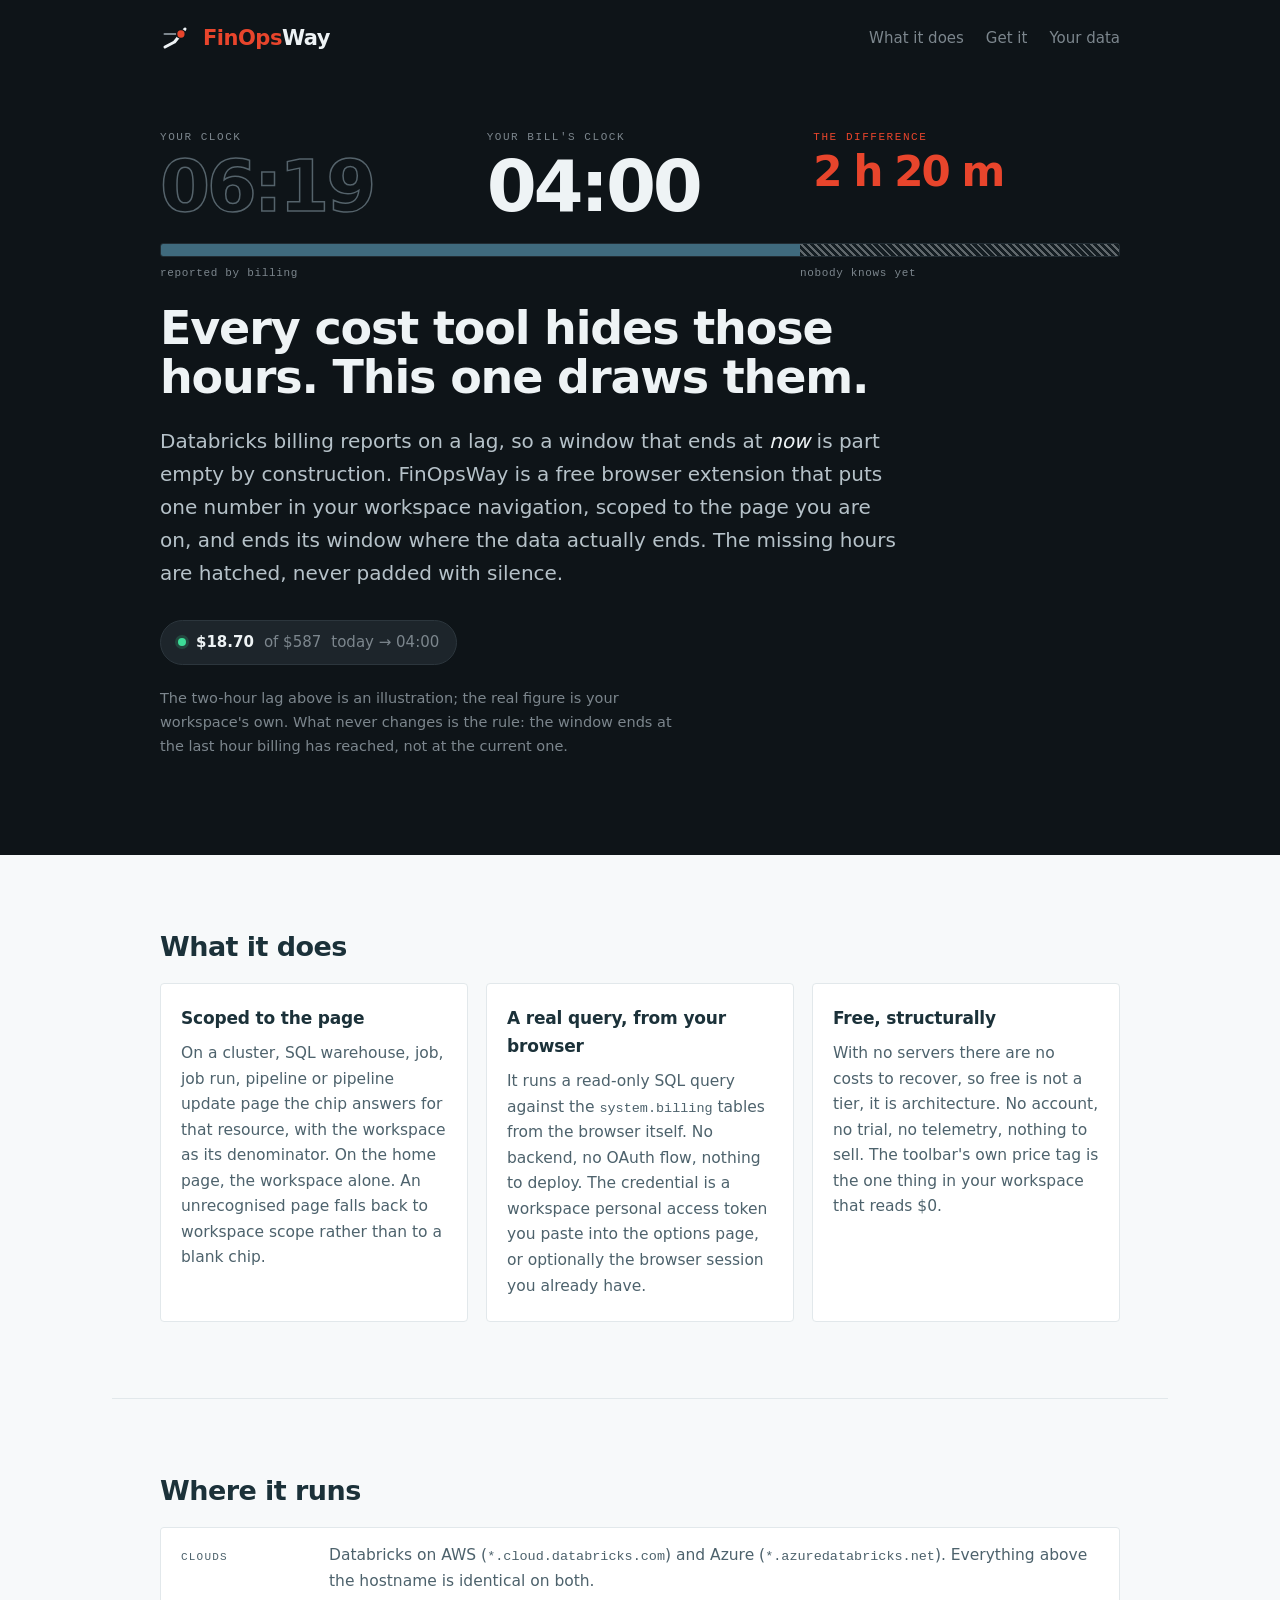
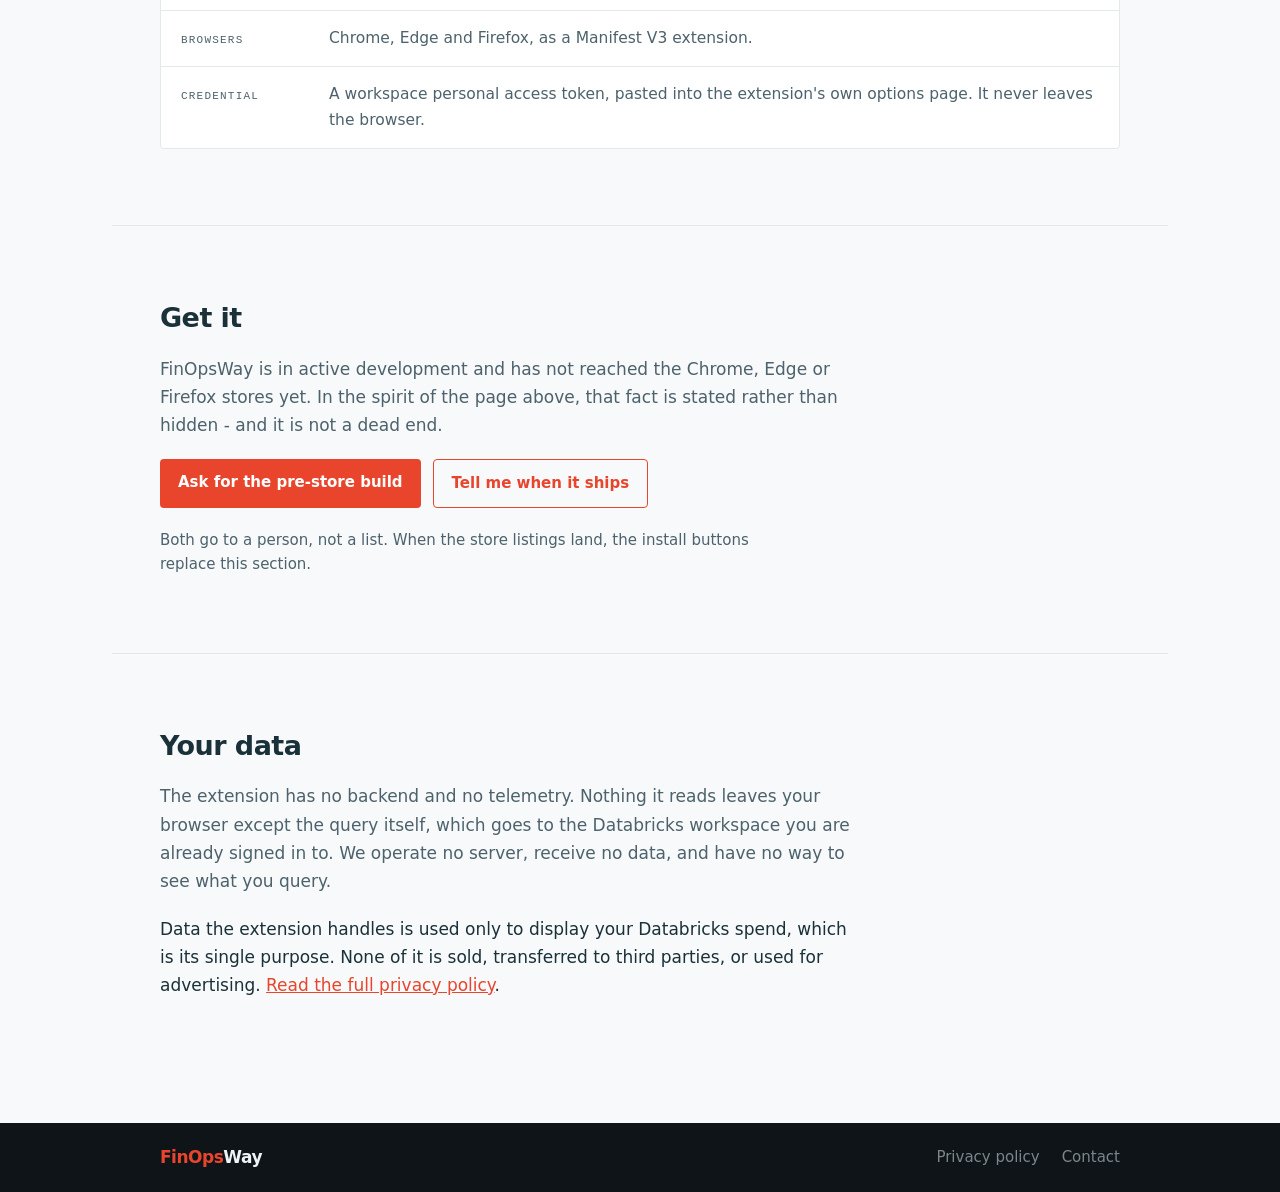
==== commit 86f782e5: "refactor: streamline HTML structure and improve readability" ====
--- a/public/index.html
+++ b/public/index.html
@@ -1,308 +1,253 @@
 <!DOCTYPE html>
 <html lang="en">
-  <head>
-    <meta charset="utf-8" />
-    <meta name="viewport" content="width=device-width, initial-scale=1" />
-    <title>FinOpsWay - Databricks cost, with the lag drawn in</title>
-    <meta
-      name="description"
-      content="A free browser extension that puts Databricks cost in the workspace top navigation, scoped to the page you are on. Billing reports on a lag; FinOpsWay ends its window where the data actually ends and draws the missing hours as missing."
-    />
-    <!-- Relative, not root-absolute: this is a project page served from
+
+<head>
+  <meta charset="utf-8" />
+  <meta name="viewport" content="width=device-width, initial-scale=1" />
+  <title>FinOpsWay - Databricks cost, with the lag drawn in</title>
+  <meta name="description"
+    content="A free browser extension that puts Databricks cost in the workspace top navigation, scoped to the page you are on. Billing reports on a lag; FinOpsWay ends its window where the data actually ends and draws the missing hours as missing." />
+  <!-- Relative, not root-absolute: this is a project page served from
          /finopsway/, so a leading slash would 404. -->
-    <link rel="icon" href="./favicon.svg" type="image/svg+xml" />
-    <link rel="stylesheet" href="./styles.css" />
-  </head>
-  <body>
-    <a class="skip" href="#main">Skip to content</a>
-
-    <header class="masthead">
-      <div class="bar">
-        <a class="lockup" href="./" aria-label="FinOpsWay home">
-          <!-- The Threshold mark, same geometry as the extension's icon
+  <link rel="icon" href="./favicon.svg" type="image/svg+xml" />
+  <link rel="stylesheet" href="./styles.css" />
+</head>
+
+<body>
+  <a class="skip" href="#main">Skip to content</a>
+
+  <header class="masthead">
+    <div class="bar">
+      <a class="lockup" href="./" aria-label="FinOpsWay home">
+        <!-- The Threshold mark, same geometry as the extension's icon
                (src/mark.js in the extension repo), scaled from its 128 grid to
                32. The ring knocks its gap out in var(--ink), which only
                disappears because the masthead behind it is one flat colour. -->
-          <svg class="glyph" viewBox="0 0 32 32" aria-hidden="true">
-            <path d="M4.5 12H20.96" stroke="#7c868d" stroke-width="2" stroke-linecap="round" fill="none" />
-            <path
-              d="M5 25L14.5 20L25 7"
-              stroke="#eef3f5"
-              stroke-width="3"
-              stroke-linecap="round"
-              stroke-linejoin="round"
-              fill="none"
-            />
-            <circle cx="20.96" cy="12" r="5" fill="var(--ink)" />
-            <circle cx="20.96" cy="12" r="3.63" fill="#e8452c" />
-          </svg>
-          <span class="wordmark"><span class="wm-red">FinOps</span><span class="wm-pale">Way</span></span>
-        </a>
-        <nav class="nav">
-          <a href="#principle">The window</a>
-          <a href="#what">What it does</a>
-          <a href="#get">Get it</a>
-          <a href="#privacy">Your data</a>
-        </nav>
-      </div>
-
-      <div class="hero">
-        <!-- The clocks come before the headline on purpose: the gap is the
+        <svg class="glyph" viewBox="0 0 32 32" aria-hidden="true">
+          <path d="M4.5 12H20.96" stroke="#7c868d" stroke-width="2" stroke-linecap="round" fill="none" />
+          <path d="M5 25L14.5 20L25 7" stroke="#eef3f5" stroke-width="3" stroke-linecap="round" stroke-linejoin="round"
+            fill="none" />
+          <circle cx="20.96" cy="12" r="5" fill="var(--ink)" />
+          <circle cx="20.96" cy="12" r="3.63" fill="#e8452c" />
+        </svg>
+        <span class="wordmark"><span class="wm-red">FinOps</span><span class="wm-pale">Way</span></span>
+      </a>
+      <nav class="nav">
+        <a href="#what">What it does</a>
+        <a href="#get">Get it</a>
+        <a href="#privacy">Your data</a>
+      </nav>
+    </div>
+
+    <div class="hero">
+      <!-- The clocks come before the headline on purpose: the gap is the
              argument, and the visitor should meet it before any product claim.
              The static times below are a fallback; script replaces them with
              the visitor's real clock and an illustrative two-hour lag. -->
-        <div class="clocks">
-          <div class="clk clk-now">
-            <span class="clk-label">Your clock</span>
-            <span class="clk-time" id="clk-now">13:42</span>
-          </div>
-          <div class="clk clk-known">
-            <span class="clk-label">Your bill's clock</span>
-            <span class="clk-time" id="clk-known">11:00</span>
-          </div>
-          <div class="clk clk-gap">
-            <span class="clk-label">The difference</span>
-            <span class="clk-time" id="clk-gap">2 h 42 m</span>
-          </div>
-        </div>
-
-        <div class="timeline" role="img" aria-label="A timeline of the last day: most of it reported by billing, the last couple of hours hatched because nobody has data for them yet">
-          <div class="timebar">
-            <span class="timebar-known"></span>
-            <span class="timebar-gap"></span>
-          </div>
-          <div class="timelabels">
-            <span class="timelabels-known">reported by billing</span>
-            <span class="timelabels-gap">nobody knows yet</span>
-          </div>
-        </div>
-
-        <h1>Every cost tool hides those hours. This one draws them.</h1>
-        <p class="standfirst">
-          Databricks billing reports on a lag, so a window that ends at
-          <em>now</em> is part empty by construction. FinOpsWay is a free
-          browser extension that puts one number in your workspace navigation,
-          scoped to the page you are on, and ends its window where the data
-          actually ends. The missing hours are hatched, never padded with
-          silence.
-        </p>
-
-        <!-- The chip as it actually renders, in the extension's own colours. -->
-        <div class="chipdemo" role="img" aria-label="Toolbar chip reading: 18 dollars 70 of 587 dollars today, up to 11:00">
-          <span class="chip">
-            <span class="lamp"></span>
-            <span class="amount">$18.70</span>
-            <span class="denom">of $587</span>
-            <span class="window">today &rarr; <span id="chip-known">11:00</span></span>
-          </span>
-        </div>
-        <p class="caption">
-          The two-hour lag above is an illustration; the real figure is your
-          workspace's own. What never changes is the rule: the window ends at
-          the last hour billing has reached, not at the current one.
-        </p>
-      </div>
-    </header>
-
-    <main id="main">
-      <section class="section" id="principle">
-        <h2>The window ends where the data ends</h2>
-        <p class="lead">
-          The chip measures a rolling 24 hours, anchored to the last hour your
-          workspace's billing ingestion has actually reached. It prints that
-          hour next to the amount, and in the detail view it draws the hours
-          since as a hatched overhang - a span nobody has data for yet, shown
-          as exactly that.
-        </p>
-        <dl class="anatomy">
-          <div class="part">
-            <dt><span class="chipbit"><span class="lamp small"></span></span> The lamp</dt>
-            <dd>
-              Freshness, and only freshness. Green never means cheap and red
-              never means expensive; colour roles stay fixed so the chip cannot
-              editorialise.
-            </dd>
-          </div>
-          <div class="part">
-            <dt><span class="chipbit"><span class="bit-amount">$18.70</span></span> The amount</dt>
-            <dd>
-              What the resource on this page has cost inside the window. A
-              real-but-tiny amount is never rounded down to a fake $0.00.
-            </dd>
-          </div>
-          <div class="part">
-            <dt><span class="chipbit"><span class="bit-denom">of $587</span></span> The denominator</dt>
-            <dd>
-              The whole workspace over the same window, so the smaller figure
-              always arrives with its context. Both amounts run on one anchor:
-              one clock, one window.
-            </dd>
-          </div>
-          <div class="part">
-            <dt><span class="chipbit"><span class="bit-window">&rarr; 11:00</span></span> The horizon</dt>
-            <dd>
-              Where the window ends: the last reported hour, stated rather than
-              implied. A number that hides its own missing hours is worse than
-              no number.
-            </dd>
-          </div>
-        </dl>
-      </section>
-
-      <section class="section" id="what">
-        <h2>What it does</h2>
-        <div class="cards">
-          <article class="card">
-            <h3>Scoped to the page</h3>
-            <p>
-              On a cluster, SQL warehouse, job, job run, pipeline or pipeline
-              update page the chip answers for that resource, with the
-              workspace as its denominator. On the home page, the workspace
-              alone. An unrecognised page falls back to workspace scope rather
-              than to a blank chip.
-            </p>
-          </article>
-          <article class="card">
-            <h3>A real query, from your browser</h3>
-            <p>
-              It runs a read-only SQL query against the
-              <code>system.billing</code> tables from the browser itself. No
-              backend, no OAuth flow, nothing to deploy. The credential is a
-              workspace personal access token you paste into the options page,
-              or optionally the browser session you already have.
-            </p>
-          </article>
-          <article class="card">
-            <h3>Free, structurally</h3>
-            <p>
-              With no servers there are no costs to recover, so free is not a
-              tier, it is architecture. No account, no trial, no telemetry,
-              nothing to sell. The toolbar's own price tag is the one thing in
-              your workspace that reads $0.
-            </p>
-          </article>
-        </div>
-      </section>
-
-      <section class="section" id="where">
-        <h2>Where it runs</h2>
-        <dl class="facts">
-          <div class="fact">
-            <dt>Clouds</dt>
-            <dd>
-              Databricks on AWS (<code>*.cloud.databricks.com</code>) and Azure
-              (<code>*.azuredatabricks.net</code>). Everything above the hostname
-              is identical on both.
-            </dd>
-          </div>
-          <div class="fact">
-            <dt>Browsers</dt>
-            <dd>Chrome, Edge and Firefox, as a Manifest V3 extension.</dd>
-          </div>
-          <div class="fact">
-            <dt>Credential</dt>
-            <dd>
-              A workspace personal access token, pasted into the extension's own
-              options page. It never leaves the browser.
-            </dd>
-          </div>
-        </dl>
-      </section>
-
-      <section class="section" id="get">
-        <h2>Get it</h2>
-        <p class="lead">
-          FinOpsWay is in active development and has not reached the Chrome,
-          Edge or Firefox stores yet. In the spirit of the page above, that
-          fact is stated rather than hidden - and it is not a dead end.
-        </p>
-        <div class="getrow">
-          <a
-            class="cta"
-            href="mailto:mail@finopsway.com?subject=FinOpsWay%20pre-store%20build"
-            >Ask for the pre-store build</a
-          >
-          <a
-            class="cta ghost"
-            href="mailto:mail@finopsway.com?subject=Tell%20me%20when%20FinOpsWay%20ships"
-            >Tell me when it ships</a
-          >
-        </div>
-        <p class="note">
-          Both go to a person, not a list. When the store listings land, the
-          install buttons replace this section.
-        </p>
-      </section>
-
-      <section class="section" id="privacy">
-        <h2>Your data</h2>
-        <p class="lead">
-          The extension has no backend and no telemetry. Nothing it reads leaves
-          your browser except the query itself, which goes to the Databricks
-          workspace you are already signed in to. We operate no server, receive
-          no data, and have no way to see what you query.
-        </p>
-        <p>
-          Data the extension handles is used only to display your Databricks
-          spend, which is its single purpose. None of it is sold, transferred to
-          third parties, or used for advertising.
-          <a href="./privacy/">Read the full privacy policy</a>.
-        </p>
-      </section>
-    </main>
-
-    <footer class="footer">
-      <div class="bar">
-        <div class="footer-id">
-          <span class="wordmark small"><span class="wm-red">FinOps</span><span class="wm-pale">Way</span></span>
-          <p class="colophon">The window ends where the data ends.</p>
-        </div>
-        <nav class="nav">
-          <a href="./privacy/">Privacy policy</a>
-          <a href="mailto:mail@finopsway.com">Contact</a>
-        </nav>
-      </div>
-    </footer>
-
-    <script>
-      // The two clocks. "Your clock" is the visitor's real time; "your bill's
-      // clock" trails it by an illustrative two hours, floored to the hour the
-      // way an ingestion horizon lands on hour boundaries. The static HTML
-      // times are the no-JS fallback and the caption's disclaimer covers both.
-      (function () {
-        var nowEl = document.getElementById("clk-now");
-        var knownEl = document.getElementById("clk-known");
-        var gapEl = document.getElementById("clk-gap");
-        var chipEl = document.getElementById("chip-known");
-        if (!nowEl || !knownEl || !gapEl) return;
-
-        // 24-hour, zero-padded: the format the chip itself prints ("-> 11:00"),
-        // so the site's clocks and the product's horizon read as one voice.
-        function fmt(d) {
-          var pad = function (n) {
-            return ("0" + n).slice(-2);
-          };
-          return pad(d.getHours()) + ":" + pad(d.getMinutes());
-        }
-
-        function tick() {
-          var now = new Date();
-          var known = new Date(now.getTime());
-          known.setMinutes(0, 0, 0);
-          known.setHours(known.getHours() - 2);
-
-          var mins = Math.round((now.getTime() - known.getTime()) / 60000);
-          var text = Math.floor(mins / 60) + " h " + ("0" + (mins % 60)).slice(-2) + " m";
-
-          nowEl.textContent = fmt(now);
-          knownEl.textContent = fmt(known);
-          gapEl.textContent = text;
-          if (chipEl) chipEl.textContent = fmt(known);
-        }
-
-        tick();
-        setInterval(tick, 30000);
-      })();
-    </script>
-  </body>
-</html>
+      <div class="clocks">
+        <div class="clk clk-now">
+          <span class="clk-label">Your clock</span>
+          <span class="clk-time" id="clk-now">13:42</span>
+        </div>
+        <div class="clk clk-known">
+          <span class="clk-label">Your bill's clock</span>
+          <span class="clk-time" id="clk-known">11:00</span>
+        </div>
+        <div class="clk clk-gap">
+          <span class="clk-label">The difference</span>
+          <span class="clk-time" id="clk-gap">2 h 42 m</span>
+        </div>
+      </div>
+
+      <div class="timeline" role="img"
+        aria-label="A timeline of the last day: most of it reported by billing, the last couple of hours hatched because nobody has data for them yet">
+        <div class="timebar">
+          <span class="timebar-known"></span>
+          <span class="timebar-gap"></span>
+        </div>
+        <div class="timelabels">
+          <span class="timelabels-known">reported by billing</span>
+          <span class="timelabels-gap">nobody knows yet</span>
+        </div>
+      </div>
+
+      <h1>Every cost tool hides those hours. This one draws them.</h1>
+      <p class="standfirst">
+        Databricks billing reports on a lag, so a window that ends at
+        <em>now</em> is part empty by construction. FinOpsWay is a free
+        browser extension that puts one number in your workspace navigation,
+        scoped to the page you are on, and ends its window where the data
+        actually ends. The missing hours are hatched, never padded with
+        silence.
+      </p>
+
+      <!-- The chip as it actually renders, in the extension's own colours. -->
+      <div class="chipdemo" role="img"
+        aria-label="Toolbar chip reading: 18 dollars 70 of 587 dollars today, up to 11:00">
+        <span class="chip">
+          <span class="lamp"></span>
+          <span class="amount">$18.70</span>
+          <span class="denom">of $587</span>
+          <span class="window">today &rarr; <span id="chip-known">11:00</span></span>
+        </span>
+      </div>
+      <p class="caption">
+        The two-hour lag above is an illustration; the real figure is your
+        workspace's own. What never changes is the rule: the window ends at
+        the last hour billing has reached, not at the current one.
+      </p>
+    </div>
+  </header>
+
+  <main id="main">
+    <section class="section" id="what">
+      <h2>What it does</h2>
+      <div class="cards">
+        <article class="card">
+          <h3>Scoped to the page</h3>
+          <p>
+            On a cluster, SQL warehouse, job, job run, pipeline or pipeline
+            update page the chip answers for that resource, with the
+            workspace as its denominator. On the home page, the workspace
+            alone. An unrecognised page falls back to workspace scope rather
+            than to a blank chip.
+          </p>
+        </article>
+        <article class="card">
+          <h3>A real query, from your browser</h3>
+          <p>
+            It runs a read-only SQL query against the
+            <code>system.billing</code> tables from the browser itself. No
+            backend, no OAuth flow, nothing to deploy. The credential is a
+            workspace personal access token you paste into the options page,
+            or optionally the browser session you already have.
+          </p>
+        </article>
+        <article class="card">
+          <h3>Free, structurally</h3>
+          <p>
+            With no servers there are no costs to recover, so free is not a
+            tier, it is architecture. No account, no trial, no telemetry,
+            nothing to sell. The toolbar's own price tag is the one thing in
+            your workspace that reads $0.
+          </p>
+        </article>
+      </div>
+    </section>
+
+    <section class="section" id="where">
+      <h2>Where it runs</h2>
+      <dl class="facts">
+        <div class="fact">
+          <dt>Clouds</dt>
+          <dd>
+            Databricks on AWS (<code>*.cloud.databricks.com</code>) and Azure
+            (<code>*.azuredatabricks.net</code>). Everything above the hostname
+            is identical on both.
+          </dd>
+        </div>
+        <div class="fact">
+          <dt>Browsers</dt>
+          <dd>Chrome, Edge and Firefox, as a Manifest V3 extension.</dd>
+        </div>
+        <div class="fact">
+          <dt>Credential</dt>
+          <dd>
+            A workspace personal access token, pasted into the extension's own
+            options page. It never leaves the browser.
+          </dd>
+        </div>
+      </dl>
+    </section>
+
+    <section class="section" id="get">
+      <h2>Get it</h2>
+      <p class="lead">
+        FinOpsWay is in active development and has not reached the Chrome,
+        Edge or Firefox stores yet. In the spirit of the page above, that
+        fact is stated rather than hidden - and it is not a dead end.
+      </p>
+      <div class="getrow">
+        <a class="cta" href="mailto:mail@finopsway.com?subject=FinOpsWay%20pre-store%20build">Ask for the pre-store
+          build</a>
+        <a class="cta ghost" href="mailto:mail@finopsway.com?subject=Tell%20me%20when%20FinOpsWay%20ships">Tell me when
+          it ships</a>
+      </div>
+      <p class="note">
+        Both go to a person, not a list. When the store listings land, the
+        install buttons replace this section.
+      </p>
+    </section>
+
+    <section class="section" id="privacy">
+      <h2>Your data</h2>
+      <p class="lead">
+        The extension has no backend and no telemetry. Nothing it reads leaves
+        your browser except the query itself, which goes to the Databricks
+        workspace you are already signed in to. We operate no server, receive
+        no data, and have no way to see what you query.
+      </p>
+      <p>
+        Data the extension handles is used only to display your Databricks
+        spend, which is its single purpose. None of it is sold, transferred to
+        third parties, or used for advertising.
+        <a href="./privacy/">Read the full privacy policy</a>.
+      </p>
+    </section>
+  </main>
+
+  <footer class="footer">
+    <div class="bar">
+      <div class="footer-id">
+        <span class="wordmark small"><span class="wm-red">FinOps</span><span class="wm-pale">Way</span></span>
+      </div>
+      <nav class="nav">
+        <a href="./privacy/">Privacy policy</a>
+        <a href="mailto:mail@finopsway.com">Contact</a>
+      </nav>
+    </div>
+  </footer>
+
+  <script>
+    // The two clocks. "Your clock" is the visitor's real time; "your bill's
+    // clock" trails it by an illustrative two hours, floored to the hour the
+    // way an ingestion horizon lands on hour boundaries. The static HTML
+    // times are the no-JS fallback and the caption's disclaimer covers both.
+    (function () {
+      var nowEl = document.getElementById("clk-now");
+      var knownEl = document.getElementById("clk-known");
+      var gapEl = document.getElementById("clk-gap");
+      var chipEl = document.getElementById("chip-known");
+      if (!nowEl || !knownEl || !gapEl) return;
+
+      // 24-hour, zero-padded: the format the chip itself prints ("-> 11:00"),
+      // so the site's clocks and the product's horizon read as one voice.
+      function fmt(d) {
+        var pad = function (n) {
+          return ("0" + n).slice(-2);
+        };
+        return pad(d.getHours()) + ":" + pad(d.getMinutes());
+      }
+
+      function tick() {
+        var now = new Date();
+        var known = new Date(now.getTime());
+        known.setMinutes(0, 0, 0);
+        known.setHours(known.getHours() - 2);
+
+        var mins = Math.round((now.getTime() - known.getTime()) / 60000);
+        var text = Math.floor(mins / 60) + " h " + ("0" + (mins % 60)).slice(-2) + " m";
+
+        nowEl.textContent = fmt(now);
+        knownEl.textContent = fmt(known);
+        gapEl.textContent = text;
+        if (chipEl) chipEl.textContent = fmt(known);
+      }
+
+      tick();
+      setInterval(tick, 30000);
+    })();
+  </script>
+</body>
+
+</html>
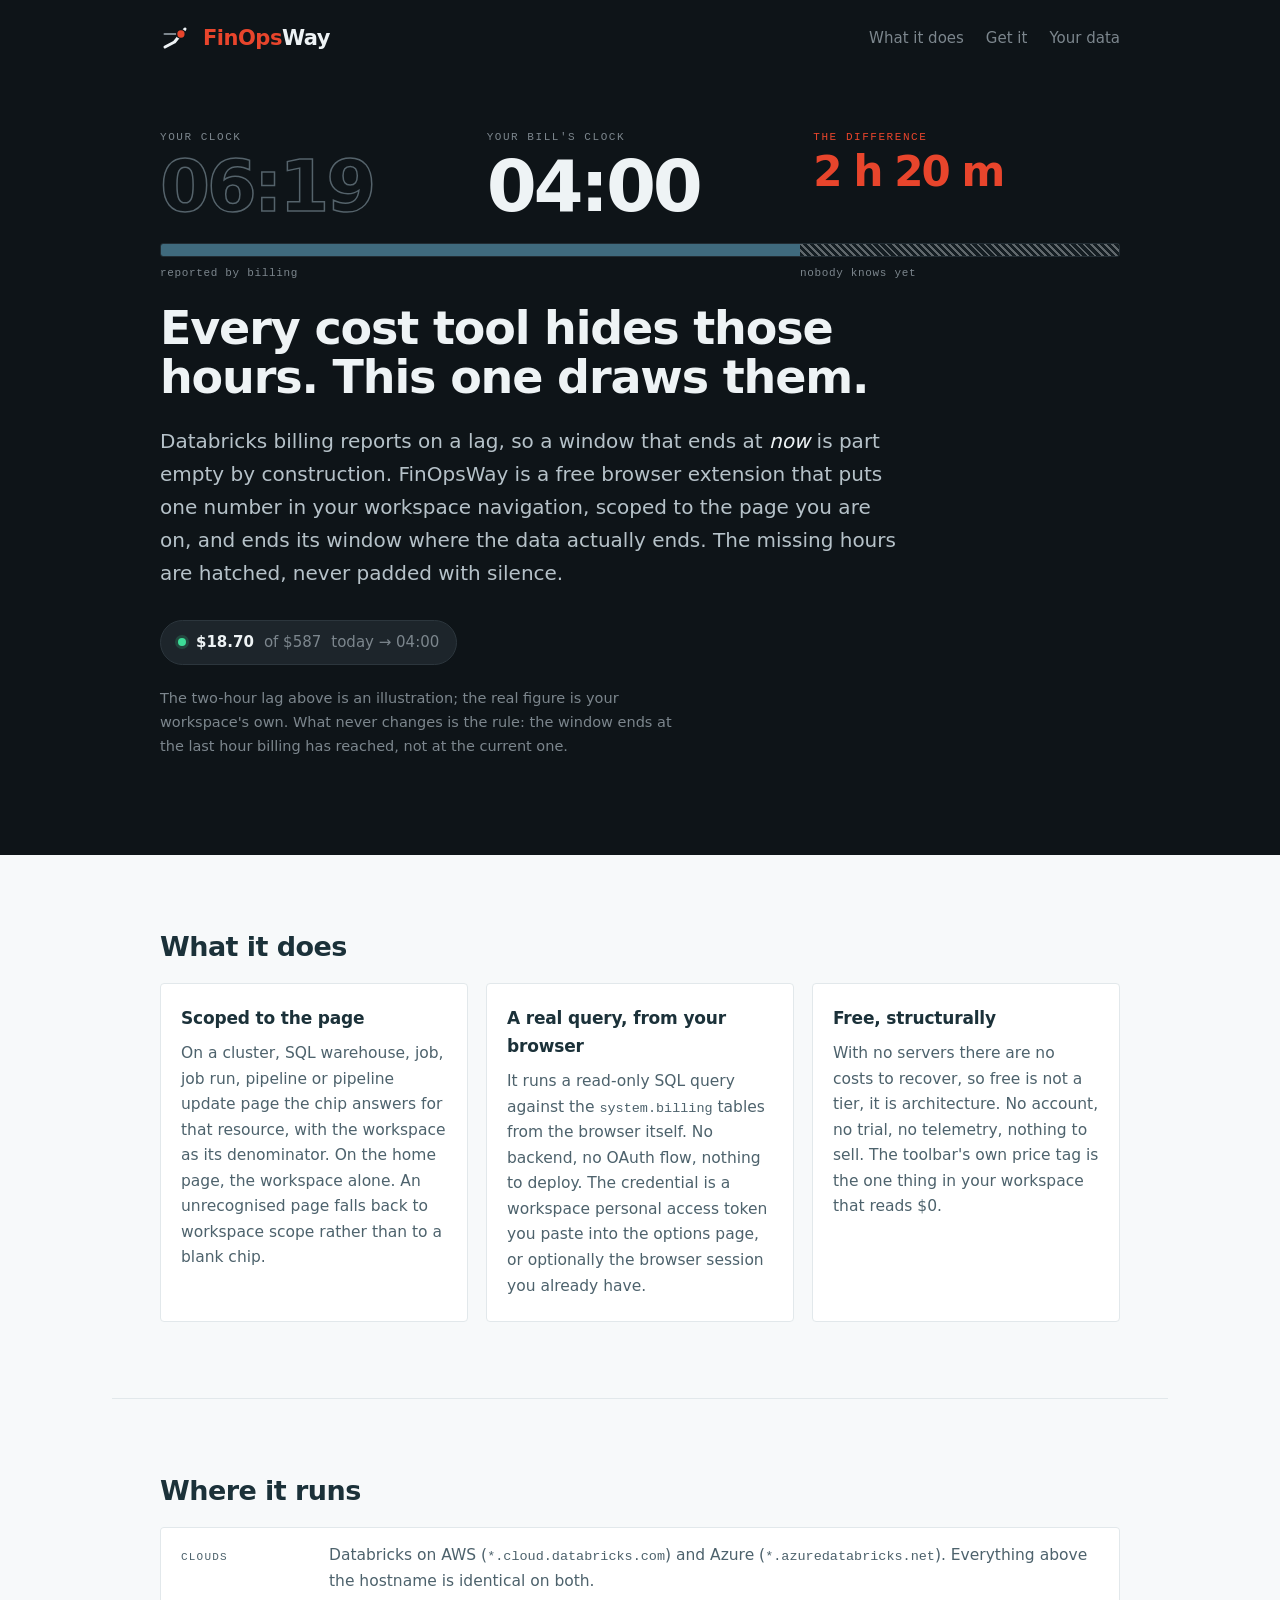
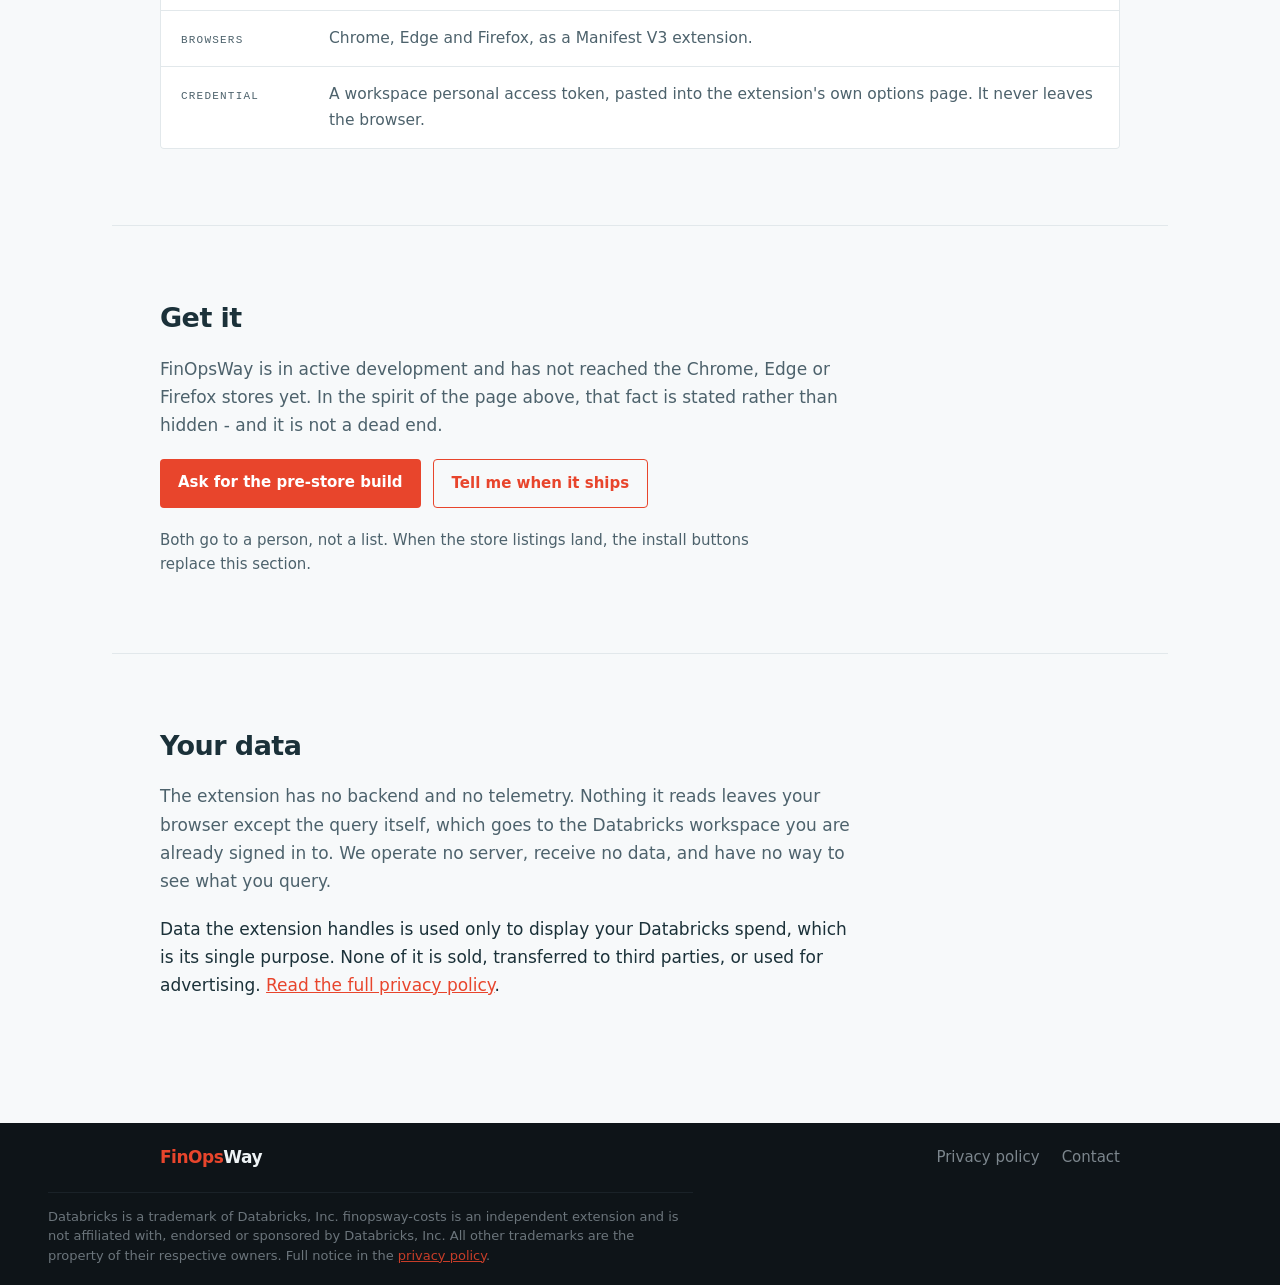
==== commit acbf0231: "feat: add trademark notices and legal disclaimers to footer and privacy policy" ====
--- a/public/index.html
+++ b/public/index.html
@@ -206,6 +206,12 @@
         <a href="mailto:mail@finopsway.com">Contact</a>
       </nav>
     </div>
+    <p class="legal">
+      Databricks is a trademark of Databricks, Inc. finopsway-costs is an
+      independent extension and is not affiliated with, endorsed or sponsored by
+      Databricks, Inc. All other trademarks are the property of their respective
+      owners. Full notice in the <a href="./privacy/#trademarks">privacy policy</a>.
+    </p>
   </footer>
 
   <script>
--- a/public/styles.css
+++ b/public/styles.css
@@ -601,6 +601,19 @@
   color: var(--muted);
 }
 
+/* The trademark line sits under the whole footer bar, not beside the wordmark:
+ * it is a full sentence and would fight the nav for the same row. Measure is
+ * capped so it wraps into two or three lines rather than one long ruler. */
+.legal {
+  border-top: 1px solid var(--ink-lift);
+  padding: 14px 0 20px;
+  max-width: 78ch;
+  font-size: 13px;
+  line-height: 1.5;
+  color: var(--muted);
+  opacity: 0.85;
+}
+
 /* Below this a third of the row cannot hold a clock; the grid gives way to a
  * plain wrapping row and the exact hatch alignment with it. */
 @media (max-width: 720px) {
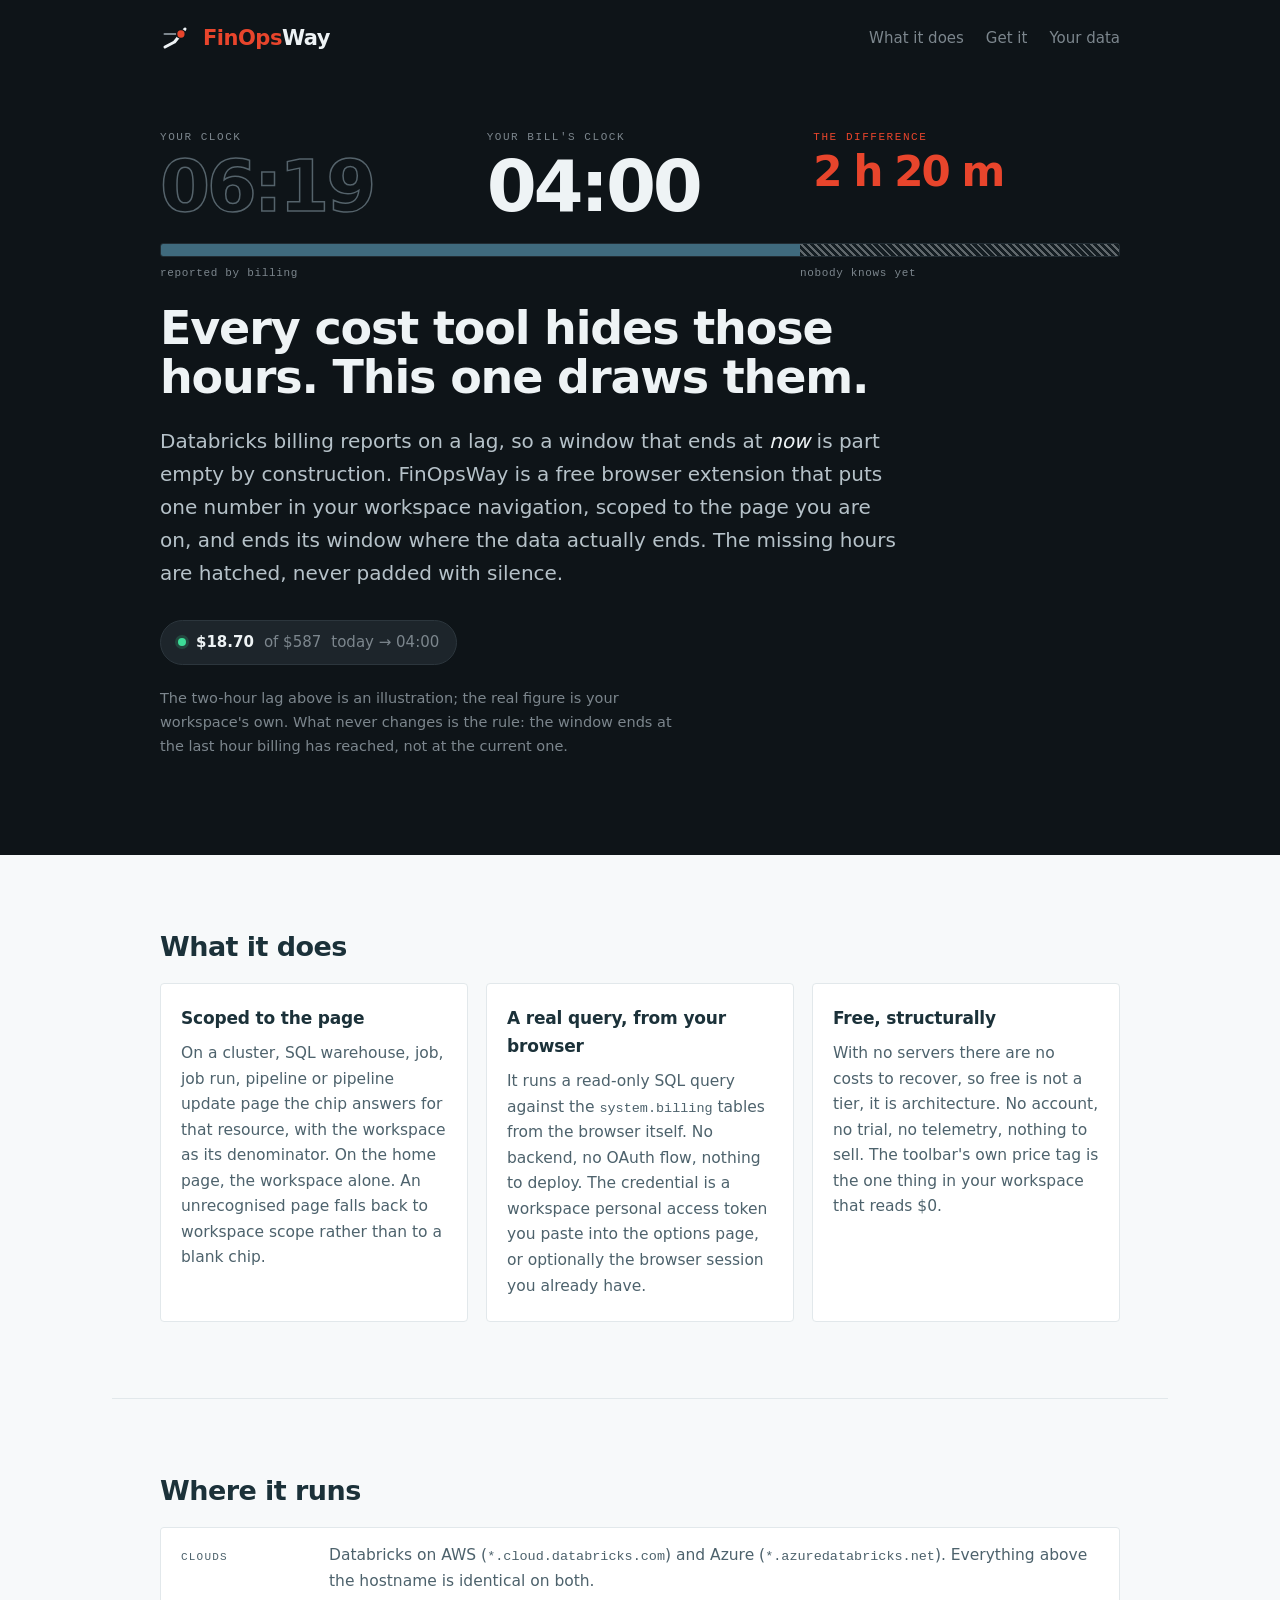
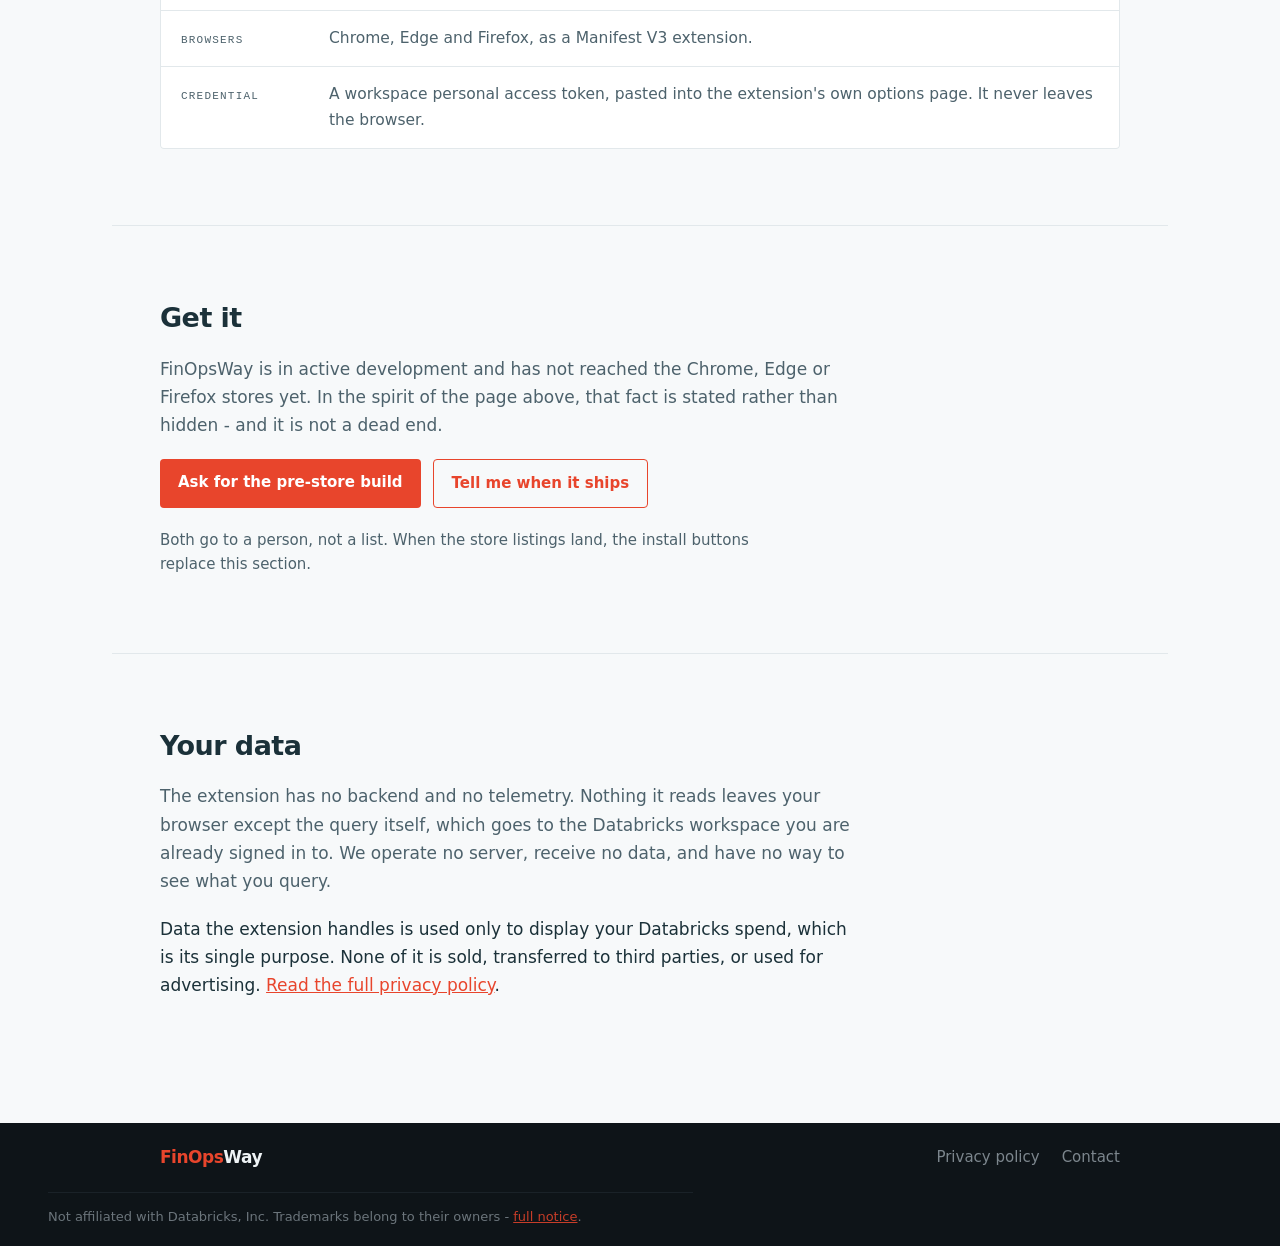
==== commit 2e1c4d38: "feat: simplify trademark notice in footer for clarity" ====
--- a/public/index.html
+++ b/public/index.html
@@ -206,11 +206,10 @@
         <a href="mailto:mail@finopsway.com">Contact</a>
       </nav>
     </div>
+    <!-- One line, because the full notice is one click away. -->
     <p class="legal">
-      Databricks is a trademark of Databricks, Inc. finopsway-costs is an
-      independent extension and is not affiliated with, endorsed or sponsored by
-      Databricks, Inc. All other trademarks are the property of their respective
-      owners. Full notice in the <a href="./privacy/#trademarks">privacy policy</a>.
+      Not affiliated with Databricks, Inc. Trademarks belong to their owners -
+      <a href="./privacy/#trademarks">full notice</a>.
     </p>
   </footer>
 
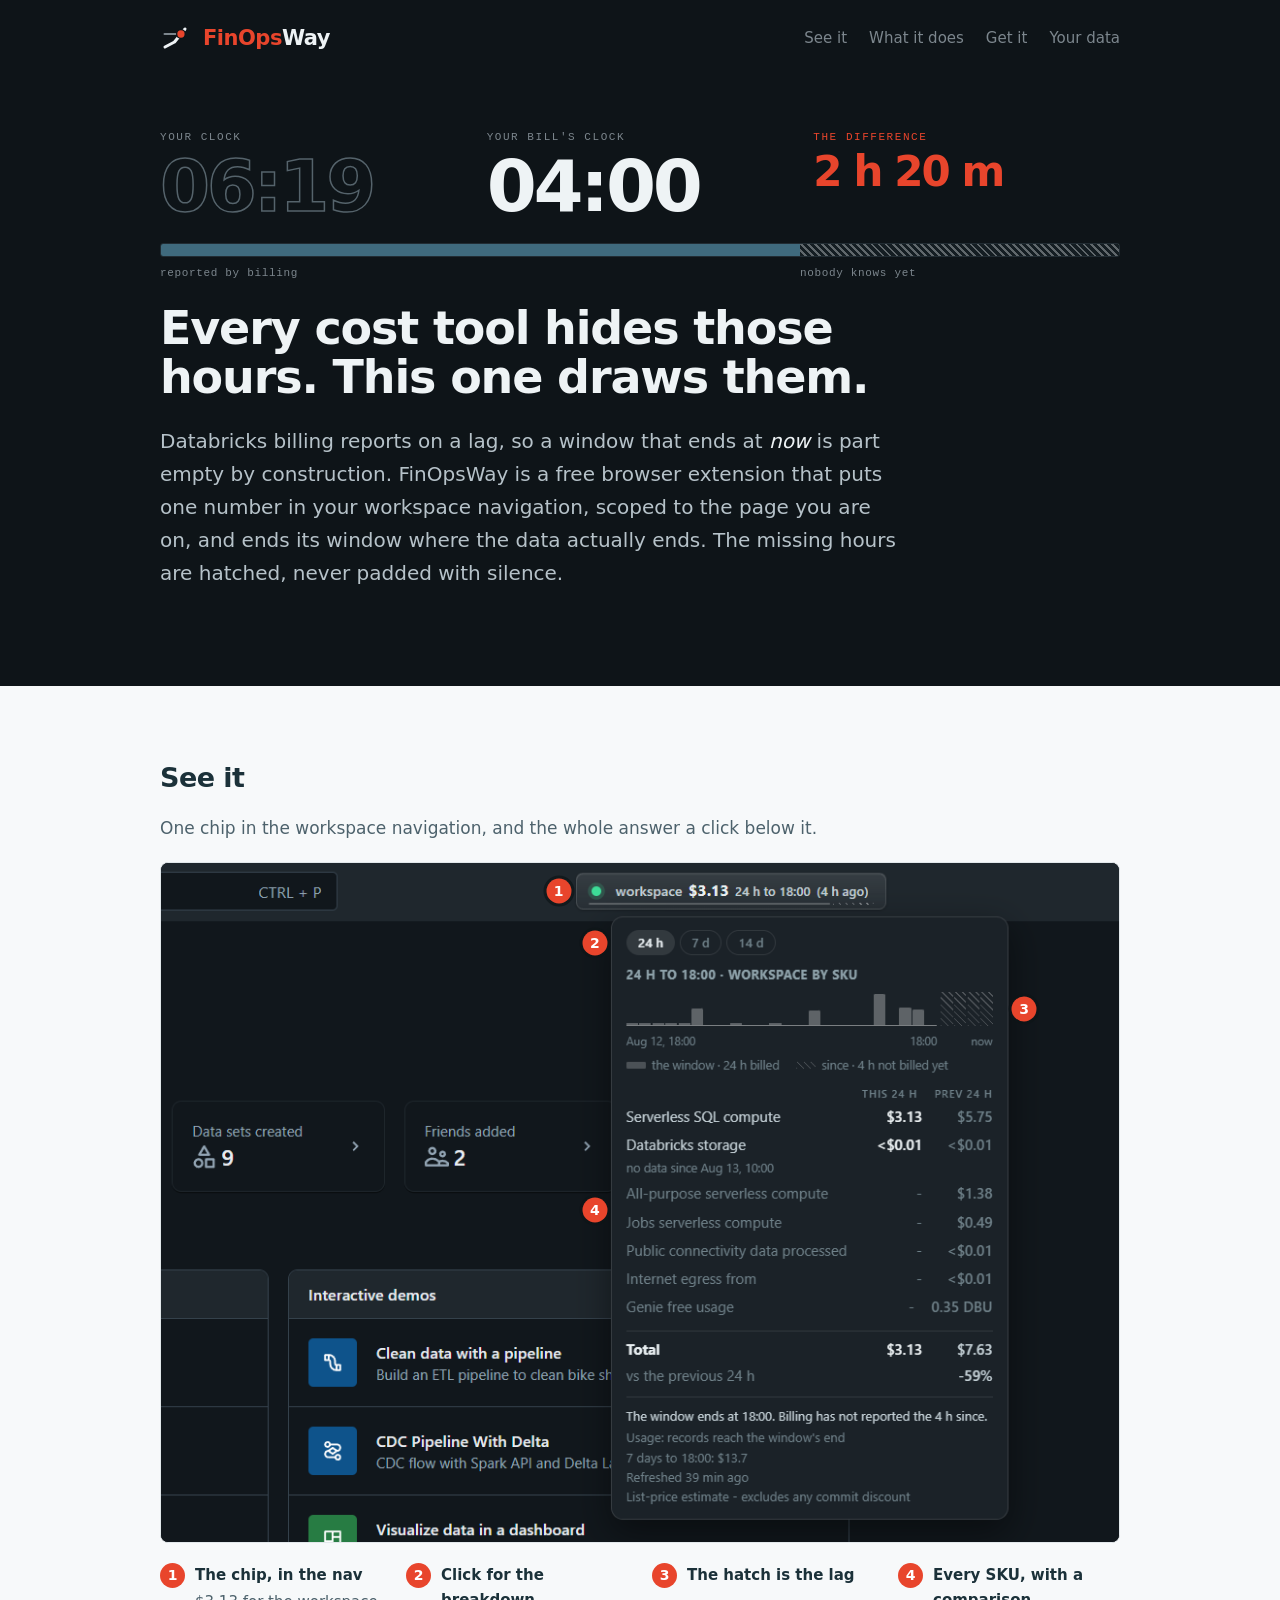
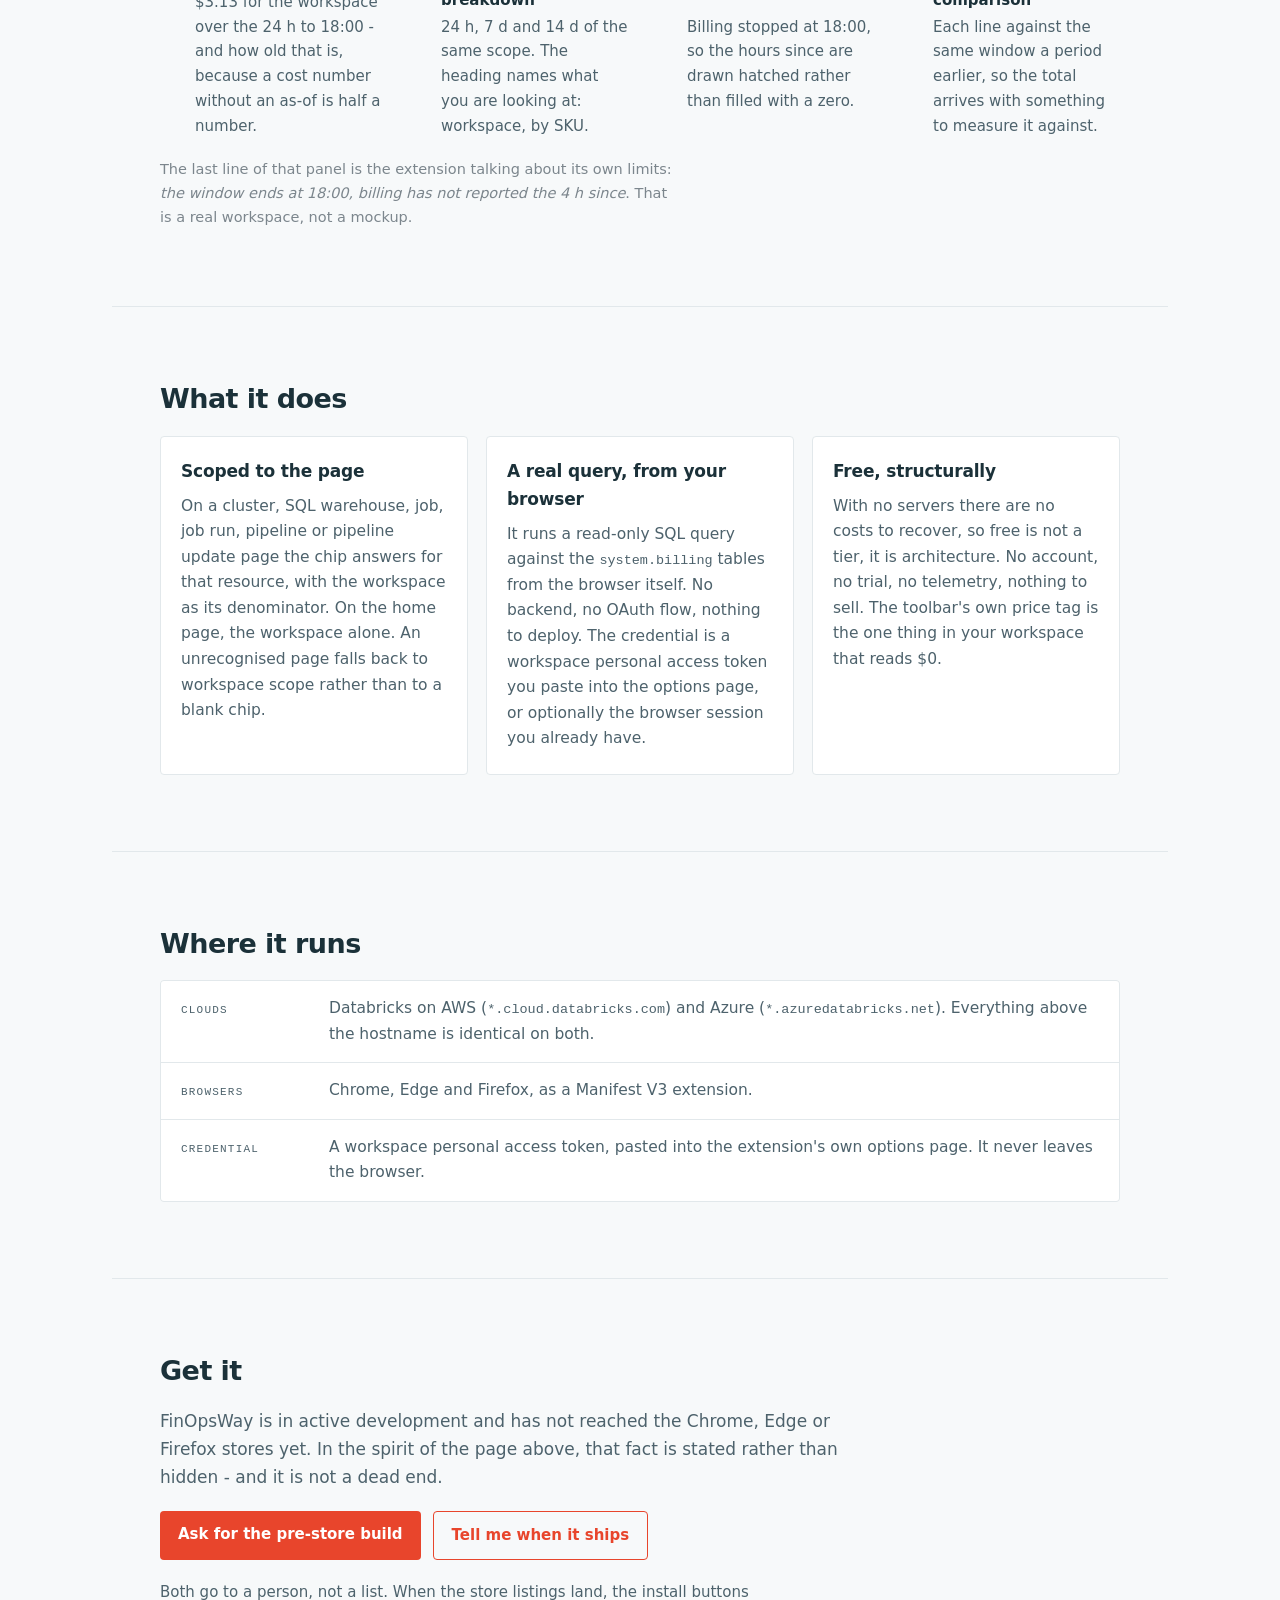
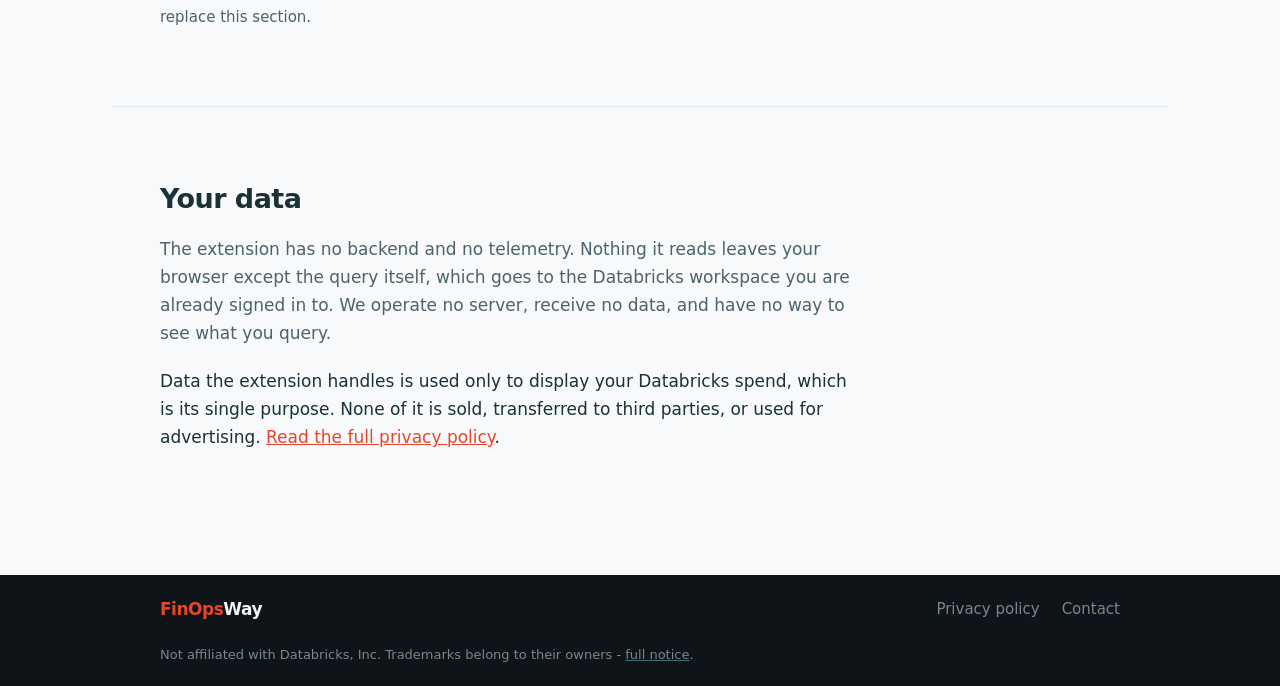
==== commit 8376e975: "feat: add new section with screenshots and callouts for improved product visibility" ====
--- a/public/index.html
+++ b/public/index.html
@@ -33,6 +33,7 @@
         <span class="wordmark"><span class="wm-red">FinOps</span><span class="wm-pale">Way</span></span>
       </a>
       <nav class="nav">
+        <a href="#see">See it</a>
         <a href="#what">What it does</a>
         <a href="#get">Get it</a>
         <a href="#privacy">Your data</a>
@@ -81,25 +82,70 @@
         silence.
       </p>
 
-      <!-- The chip as it actually renders, in the extension's own colours. -->
-      <div class="chipdemo" role="img"
-        aria-label="Toolbar chip reading: 18 dollars 70 of 587 dollars today, up to 11:00">
-        <span class="chip">
-          <span class="lamp"></span>
-          <span class="amount">$18.70</span>
-          <span class="denom">of $587</span>
-          <span class="window">today &rarr; <span id="chip-known">11:00</span></span>
-        </span>
-      </div>
-      <p class="caption">
-        The two-hour lag above is an illustration; the real figure is your
-        workspace's own. What never changes is the rule: the window ends at
-        the last hour billing has reached, not at the current one.
-      </p>
     </div>
   </header>
 
   <main id="main">
+    <!-- The product itself, before any claim about it. The shot is a crop of a
+         real workspace (assets/screenshot.20260813.1.png in the extension repo),
+         never a mockup: everything the callouts point at is the extension's own
+         rendering, including the sentence about its own staleness. -->
+    <section class="section" id="see">
+      <h2>See it</h2>
+      <p class="lead">
+        One chip in the workspace navigation, and the whole answer a click
+        below it.
+      </p>
+
+      <figure class="shot">
+        <picture>
+          <!-- A phone shows the chip and the popover alone. The wide crop's
+               popover text would land near 5px at 430 CSS px, which is a
+               screenshot of nothing. -->
+          <source media="(max-width: 720px)" srcset="./shots/chip-popover-narrow.png" width="454" height="688" />
+          <img src="./shots/workspace-popover.png" width="988" height="700" loading="lazy"
+            alt="A Databricks workspace home page. In the top navigation, a chip reads: workspace $3.13, 24 h to 18:00, 4 h ago. Open below it, a panel with 24 h, 7 d and 14 d tabs, a bar chart whose last hours are hatched, a table of cost per SKU against the previous 24 hours, and a note that the window ends at 18:00 because billing has not reported the four hours since." />
+        </picture>
+        <!-- Percentage pins keyed to THIS crop (988x700). They are hidden below
+             720px, where the narrow crop replaces the image they point at. -->
+        <b class="pin" style="left: 41.5%; top: 4.1%" aria-hidden="true">1</b>
+        <b class="pin" style="left: 45.3%; top: 11.7%" aria-hidden="true">2</b>
+        <b class="pin" style="left: 90.1%; top: 21.4%" aria-hidden="true">3</b>
+        <b class="pin" style="left: 45.3%; top: 51%" aria-hidden="true">4</b>
+      </figure>
+
+      <ol class="callouts">
+        <li>
+          <b>The chip, in the nav</b>
+          $3.13 for the workspace over the 24 h to 18:00 - and how old that is,
+          because a cost number without an as-of is half a number.
+        </li>
+        <li>
+          <b>Click for the breakdown</b>
+          24 h, 7 d and 14 d of the same scope. The heading names what you are
+          looking at: workspace, by SKU.
+        </li>
+        <li>
+          <b>The hatch is the lag</b>
+          Billing stopped at 18:00, so the hours since are drawn hatched rather
+          than filled with a zero.
+        </li>
+        <li>
+          <b>Every SKU, with a comparison</b>
+          Each line against the same window a period earlier, so the total
+          arrives with something to measure it against.
+        </li>
+      </ol>
+
+      <!-- A <p>, not a <figcaption>: it comments on the callouts as much as on
+           the image, and a figcaption has to live inside the figure. -->
+      <p class="caption">
+        The last line of that panel is the extension talking about its own
+        limits: <em>the window ends at 18:00, billing has not reported the 4 h
+          since</em>. That is a real workspace, not a mockup.
+      </p>
+    </section>
+
     <section class="section" id="what">
       <h2>What it does</h2>
       <div class="cards">
@@ -216,13 +262,12 @@
   <script>
     // The two clocks. "Your clock" is the visitor's real time; "your bill's
     // clock" trails it by an illustrative two hours, floored to the hour the
-    // way an ingestion horizon lands on hour boundaries. The static HTML
-    // times are the no-JS fallback and the caption's disclaimer covers both.
+    // way an ingestion horizon lands on hour boundaries. The static HTML times
+    // are the no-JS fallback.
     (function () {
       var nowEl = document.getElementById("clk-now");
       var knownEl = document.getElementById("clk-known");
       var gapEl = document.getElementById("clk-gap");
-      var chipEl = document.getElementById("chip-known");
       if (!nowEl || !knownEl || !gapEl) return;
 
       // 24-hour, zero-padded: the format the chip itself prints ("-> 11:00"),
@@ -246,7 +291,6 @@
         nowEl.textContent = fmt(now);
         knownEl.textContent = fmt(known);
         gapEl.textContent = text;
-        if (chipEl) chipEl.textContent = fmt(known);
       }
 
       tick();
--- a/public/styles.css
+++ b/public/styles.css
@@ -293,48 +293,6 @@
   white-space: nowrap;
 }
 
-/* ---------- the chip, as it renders in the product ----------------------- */
-.chipdemo {
-  padding-top: 8px;
-}
-
-.chip {
-  display: inline-flex;
-  align-items: center;
-  gap: 10px;
-  background: var(--ink-lift);
-  border: 1px solid #2c363d;
-  border-radius: 999px;
-  padding: 9px 17px;
-  font-size: 15px;
-  font-variant-numeric: tabular-nums;
-  max-width: 100%;
-  flex-wrap: wrap;
-}
-
-.lamp {
-  width: 8px;
-  height: 8px;
-  flex: 0 0 auto;
-  border-radius: 50%;
-  background: var(--mint);
-  box-shadow: 0 0 0 3px rgba(61, 220, 151, 0.18);
-}
-.lamp.small {
-  width: 7px;
-  height: 7px;
-  box-shadow: 0 0 0 2px rgba(61, 220, 151, 0.18);
-}
-
-.amount {
-  color: var(--pale);
-  font-weight: 700;
-}
-.denom,
-.window {
-  color: var(--muted);
-}
-
 .caption {
   font-size: 14.5px;
   color: var(--muted);
@@ -402,6 +360,86 @@
   font-size: 15.5px;
   color: var(--fg-soft);
   max-width: none;
+}
+
+/* ---------- the screenshot and its callouts ------------------------------- */
+/* The shot is dark workspace UI, so on the light theme it needs a frame to read
+ * as a screen rather than a hole in the page: ink ground, hairline, radius. The
+ * figure is the positioning context for the pins. */
+.shot {
+  position: relative;
+  margin: 0;
+  border: 1px solid var(--border);
+  border-radius: 8px;
+  overflow: hidden;
+  background: var(--ink);
+  line-height: 0; /* kills the inline-image descender gap under the frame */
+}
+.shot img {
+  display: block;
+  width: 100%;
+  height: auto;
+}
+
+/* Numbered pins, placed in percentages against the crop they were measured on
+ * (988x700). Replacing the image means re-measuring them - there is no way to
+ * make a pin track a picture. The ring is the page ground, not a colour, so the
+ * pin reads on either theme and over any part of the shot. */
+.pin {
+  position: absolute;
+  transform: translate(-50%, -50%);
+  width: 25px;
+  height: 25px;
+  border-radius: 50%;
+  background: var(--red);
+  color: #fff;
+  font-size: 14px;
+  font-weight: 800;
+  line-height: 25px;
+  text-align: center;
+  box-shadow: 0 0 0 3px rgba(14, 20, 24, 0.7);
+}
+
+/* The legend under the shot, not beside it: a side column would squeeze the
+ * image to about 600px, and the popover's own type would stop being readable -
+ * which defeats showing a screenshot at all. */
+.callouts {
+  list-style: none;
+  counter-reset: callout;
+  margin: 0;
+  padding: 0;
+  display: grid;
+  grid-template-columns: repeat(auto-fit, minmax(200px, 1fr));
+  gap: 20px 24px;
+}
+/* The row gap is tiny on purpose: it separates a heading from its own sentence,
+ * not one callout from the next - that is the parent grid's 20px. */
+.callouts li {
+  counter-increment: callout;
+  display: grid;
+  grid-template-columns: 25px 1fr;
+  column-gap: 10px;
+  row-gap: 2px;
+  font-size: 15px;
+  color: var(--fg-soft);
+}
+/* Same disc as .pin, so the eye pairs number to number without being told. */
+.callouts li::before {
+  content: counter(callout);
+  grid-row: 1 / 3;
+  width: 25px;
+  height: 25px;
+  border-radius: 50%;
+  background: var(--red);
+  color: #fff;
+  font-size: 14px;
+  font-weight: 800;
+  line-height: 25px;
+  text-align: center;
+}
+.callouts b {
+  color: var(--fg);
+  font-weight: 700;
 }
 
 /* ---------- chip anatomy -------------------------------------------------- */
@@ -601,27 +639,68 @@
   color: var(--muted);
 }
 
-/* The trademark line sits under the whole footer bar, not beside the wordmark:
- * it is a full sentence and would fight the nav for the same row. Measure is
- * capped so it wraps into two or three lines rather than one long ruler. */
+/* Its own row under the footer bar rather than a third item inside it, which
+ * would fight the nav for the same line. It sits OUTSIDE .bar, so it has to
+ * repeat that column itself - and it overrides the 64ch measure every other
+ * `p` carries, or a one-line notice wraps for no reason. */
 .legal {
-  border-top: 1px solid var(--ink-lift);
-  padding: 14px 0 20px;
-  max-width: 78ch;
+  max-width: 960px;
+  margin: 0 auto;
+  padding: 0 0 20px;
   font-size: 13px;
-  line-height: 1.5;
-  color: var(--muted);
-  opacity: 0.85;
-}
-
-/* Below this a third of the row cannot hold a clock; the grid gives way to a
- * plain wrapping row and the exact hatch alignment with it. */
+  color: var(--muted);
+}
+
+/* Brand red on the ink footer reads as a call to action; a boilerplate line
+ * should not shout. Underlined so it is still visibly a link. */
+.legal a {
+  color: var(--muted);
+  text-decoration-color: var(--span);
+}
+.legal a:hover {
+  color: var(--pale);
+}
+
+/* The three clocks hold ONE row all the way down: your clock, the bill's clock,
+ * the difference, left to right over the bar the difference sits above. What
+ * gives way is the type scale, never the row - wrapping it puts the difference
+ * under a clock instead of over the hatch, and the composition is the argument.
+ *
+ * `.clk` goes display:contents so the labels share grid row 1 and the times row
+ * 2. Without that, a label that wraps ("your bill's clock" is the long one)
+ * pushes its own time down and the three times stop lining up. */
 @media (max-width: 720px) {
   .clocks {
-    display: flex;
-    flex-wrap: wrap;
-    align-items: baseline;
-    gap: 18px 40px;
+    grid-auto-flow: column;
+    grid-template-rows: auto auto;
+    align-items: end;
+    gap: 6px 12px;
+  }
+  .clk {
+    display: contents;
+  }
+  .clk-label {
+    font-size: 9.5px;
+    letter-spacing: 0.08em;
+  }
+  .clk-time {
+    font-size: clamp(24px, 7.6vw, 44px);
+  }
+  .clk-gap .clk-time {
+    font-size: clamp(17px, 5vw, 30px);
+  }
+
+  /* The narrow crop takes over here (see the <picture> in index.html), and the
+   * pins were measured against the wide one. Hiding them is the honest move:
+   * placed on a different crop they would point at the wrong thing. */
+  .pin {
+    display: none;
+  }
+  /* One column: the legend now reads as a list, since it no longer has pins to
+   * pair with, and four 200px columns would shrink the text to fit. */
+  .callouts {
+    grid-template-columns: 1fr;
+    gap: 14px;
   }
 }
 
@@ -630,6 +709,16 @@
     grid-template-columns: 1fr;
     gap: 4px;
   }
+
+  /* The lockup fills the row on its own, so `margin-left: auto` strands the
+   * links against the right edge one line below it - a header split down the
+   * middle with nothing between. Dropping it lines the nav up with the lockup,
+   * the hero text and everything else on the left edge. Both bars, header and
+   * footer, wrap the same way and want the same fix. */
+  .nav {
+    margin-left: 0;
+  }
+
   /* The 78% basis plus a nowrap label overflows a phone; let the reported
    * label shrink and the hatched label wrap instead. */
   .timelabels-known {
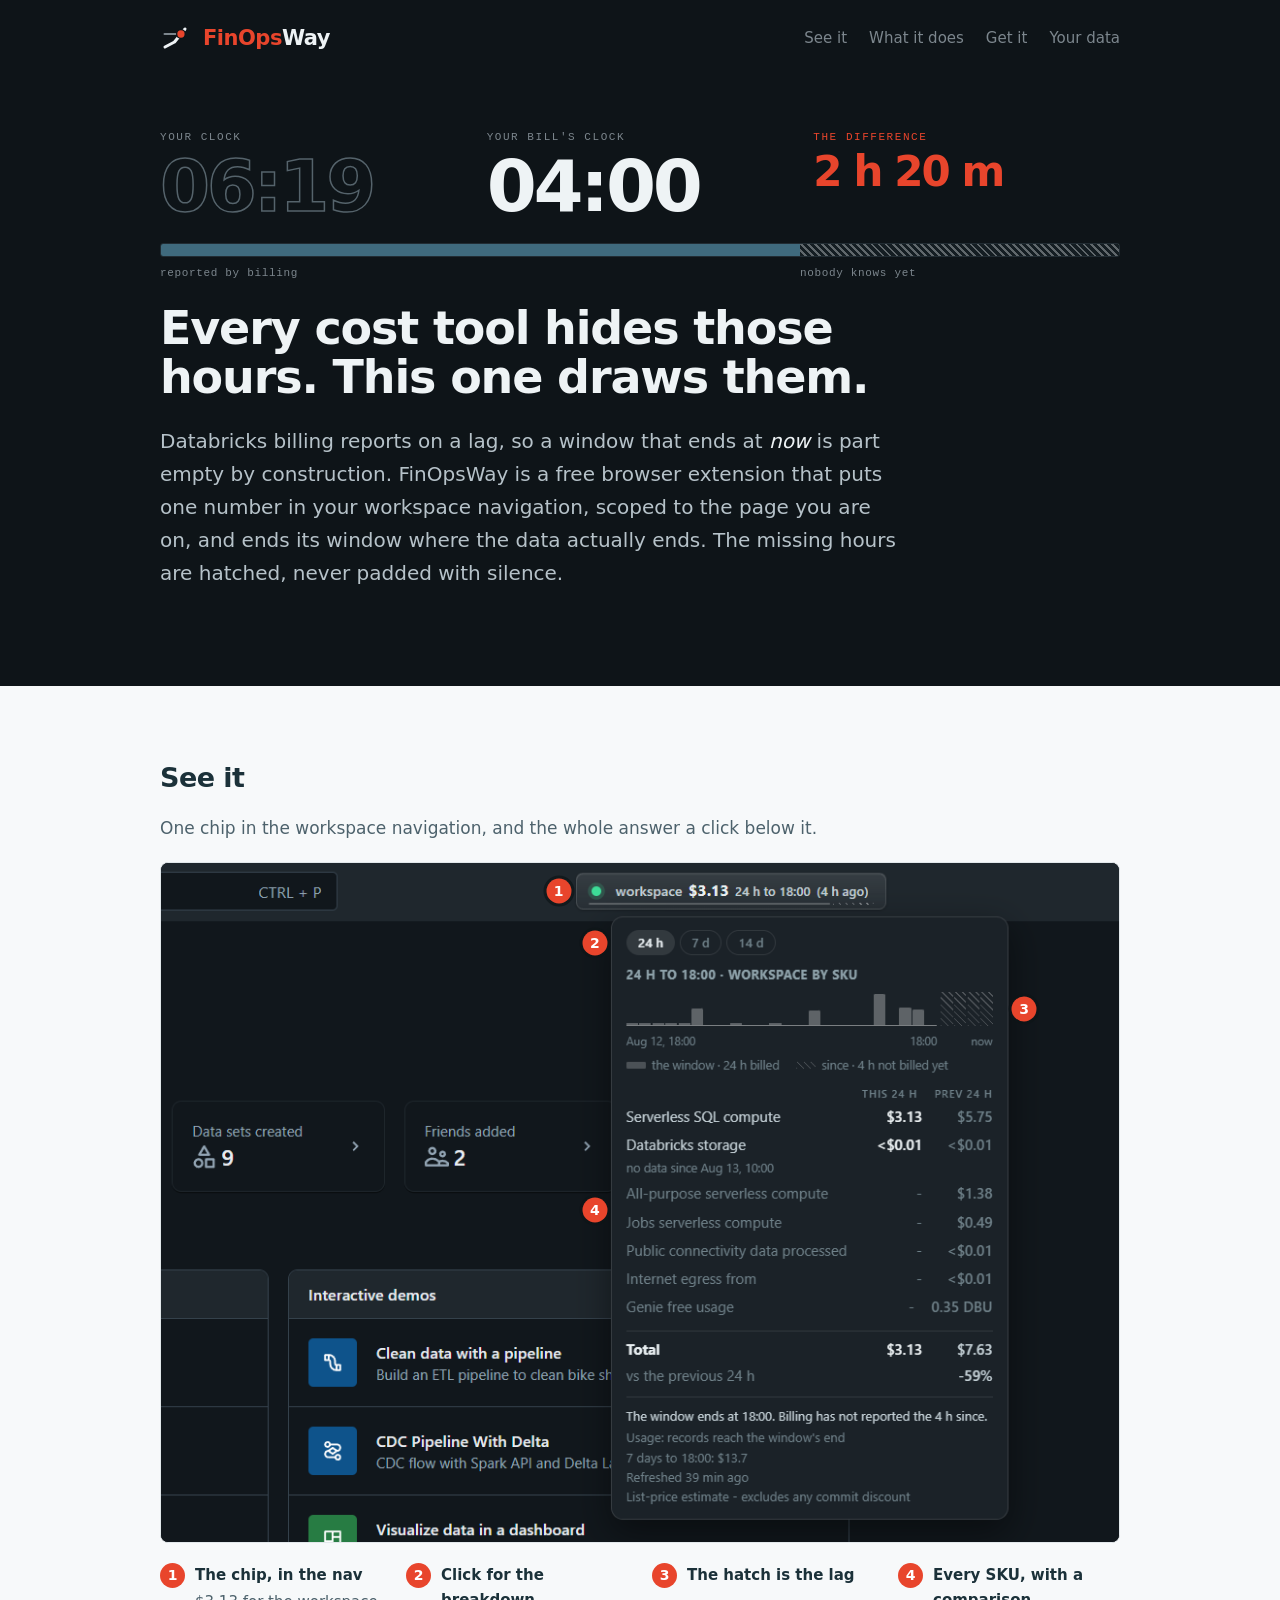
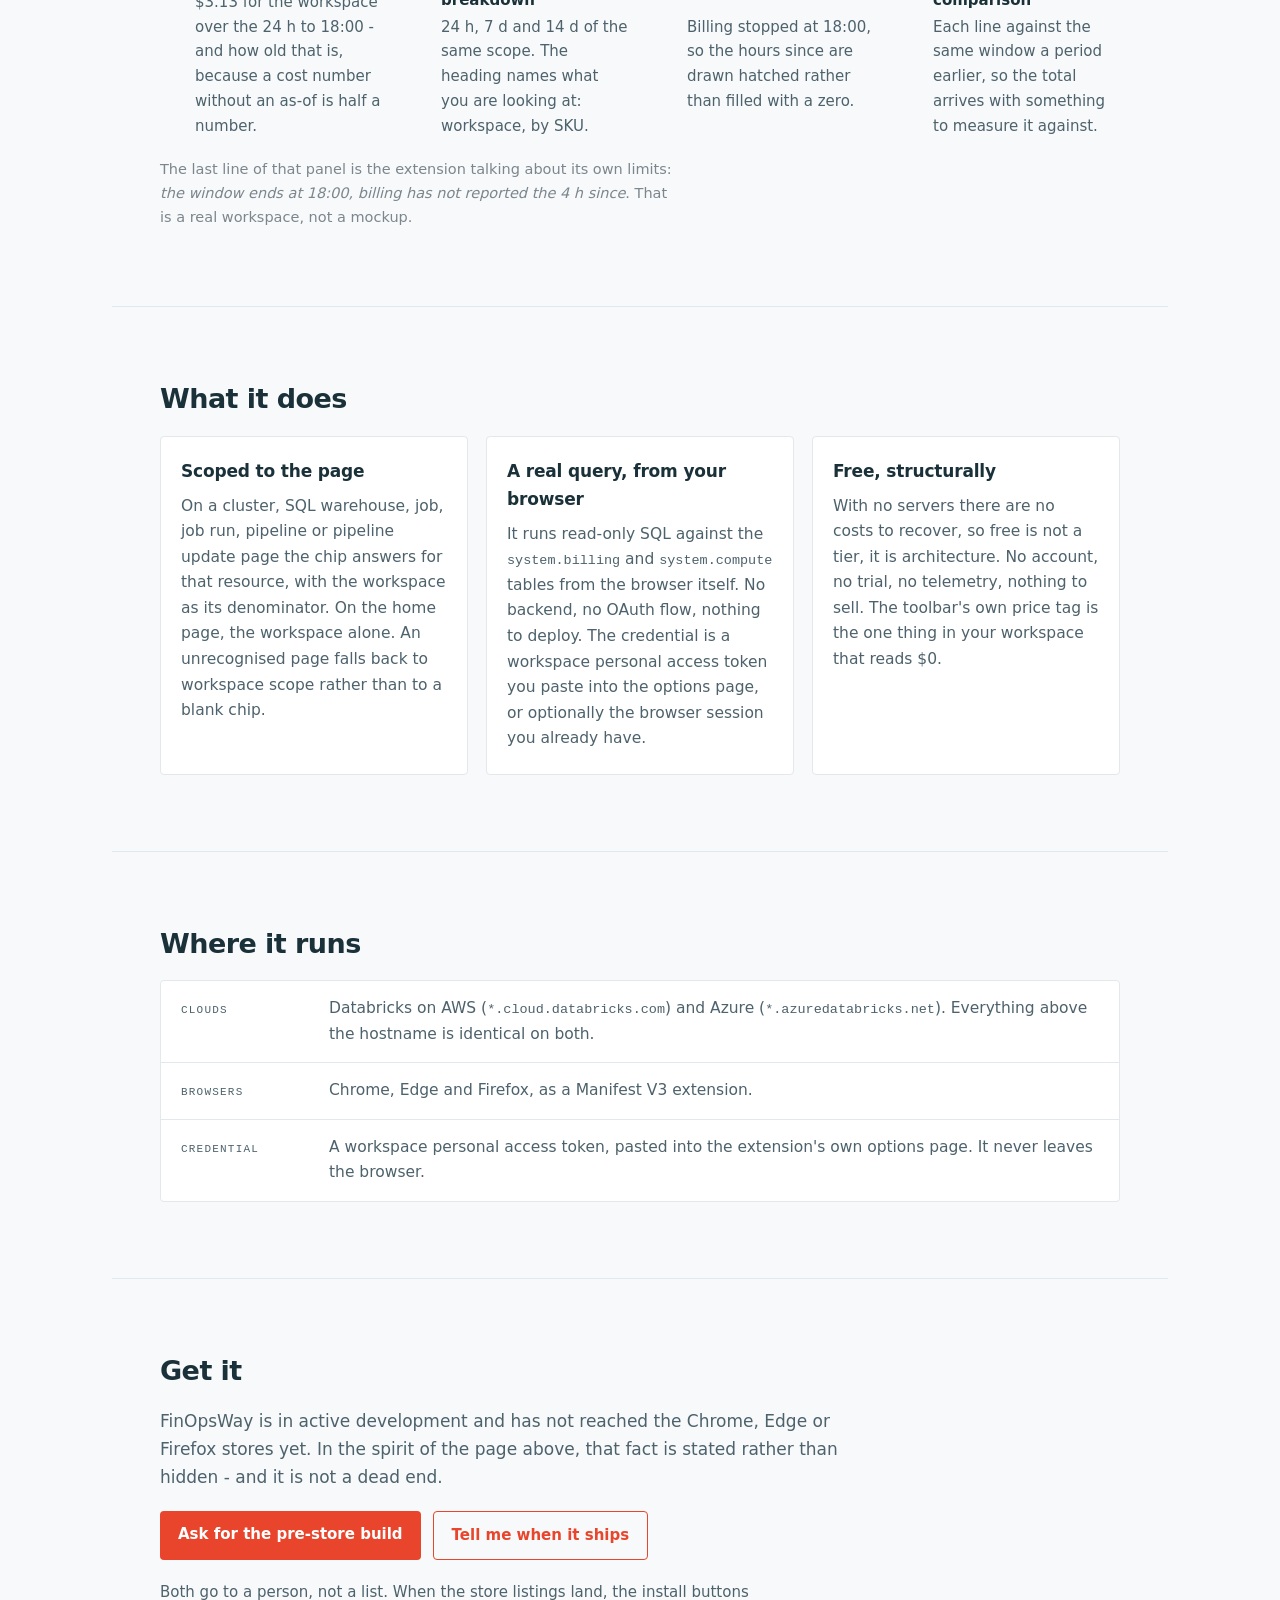
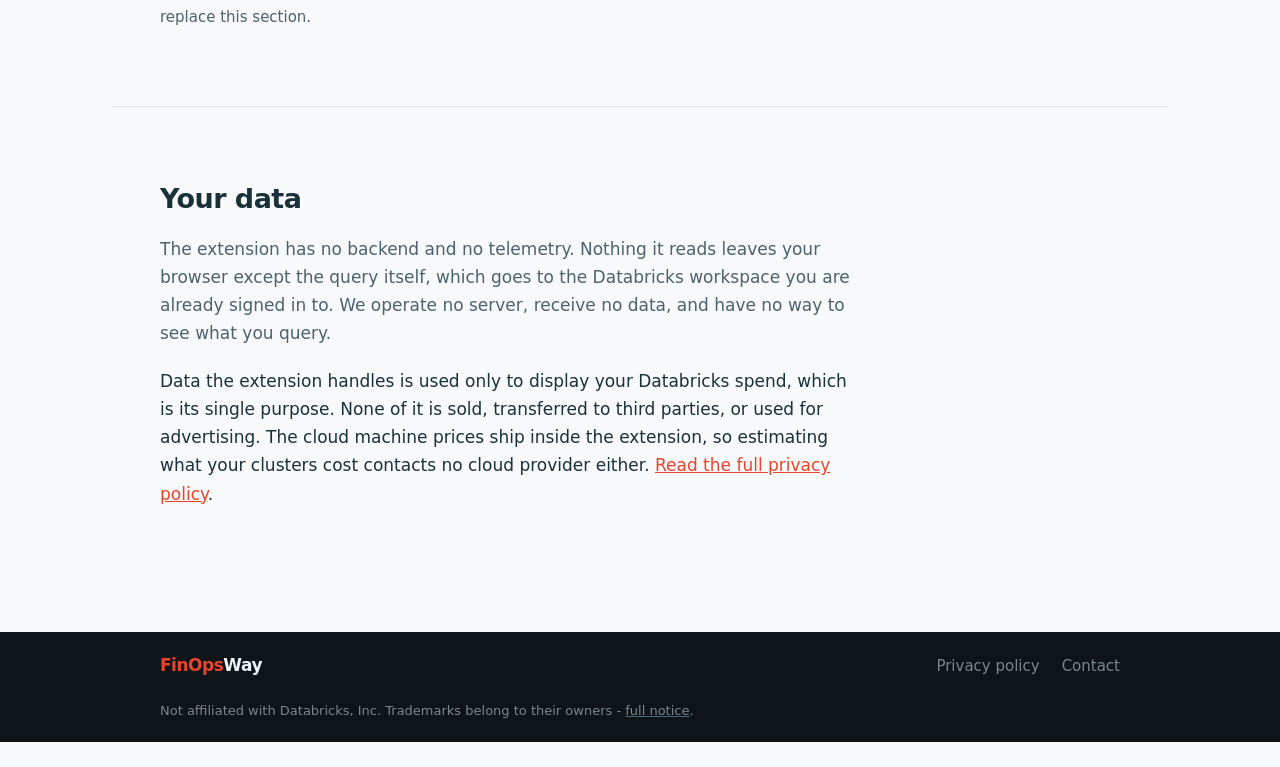
==== commit 11c96bbf: "feat: enhance privacy policy with detailed explanations of data handling and cloud cost estimation" ====
--- a/public/index.html
+++ b/public/index.html
@@ -162,8 +162,8 @@
         <article class="card">
           <h3>A real query, from your browser</h3>
           <p>
-            It runs a read-only SQL query against the
-            <code>system.billing</code> tables from the browser itself. No
+            It runs read-only SQL against the <code>system.billing</code> and
+            <code>system.compute</code> tables from the browser itself. No
             backend, no OAuth flow, nothing to deploy. The credential is a
             workspace personal access token you paste into the options page,
             or optionally the browser session you already have.
@@ -236,7 +236,9 @@
       <p>
         Data the extension handles is used only to display your Databricks
         spend, which is its single purpose. None of it is sold, transferred to
-        third parties, or used for advertising.
+        third parties, or used for advertising. The cloud machine prices ship
+        inside the extension, so estimating what your clusters cost contacts no
+        cloud provider either.
         <a href="./privacy/">Read the full privacy policy</a>.
       </p>
     </section>
